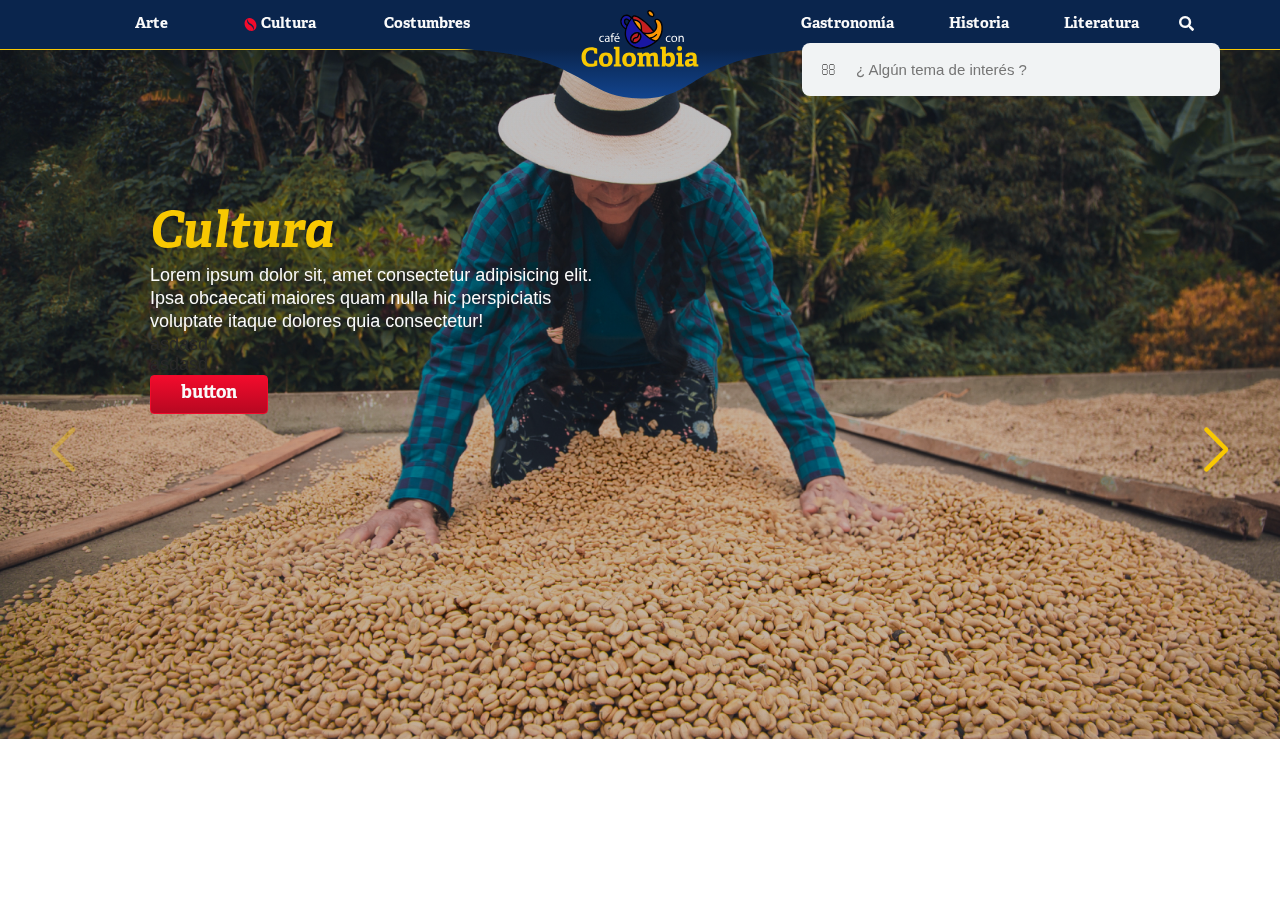
==== blog.html @ 2deb3a1e "hero section avance" ====
<!DOCTYPE html>
<html lang="en">
<head>
    <meta charset="UTF-8">
    <meta http-equiv="X-UA-Compatible" content="IE=edge">
    <meta name="viewport" content="width=device-width, initial-scale=1.0">
    <title>CAFÉ CON CONLOMBIA</title>
    <link rel="stylesheet" href="https://pro.fontawesome.com/releases/v5.2.0/css/all.css">
	<link rel="stylesheet" href="https://static.fontawesome.com/css/fontawesome-app.css">
    <link rel="stylesheet" href="https://unpkg.com/swiper/swiper-bundle.min.css" />
    <link rel="stylesheet" href="css/normalize.css">
    <link rel="stylesheet" href="css/style.css">
</head>
<body>
    
    <header>
        <div class="cont_central">
            <nav class="navbar_DV">
                <ul class="first_nav">
                    <li> <a href="">Arte</a> </li>
                    <li> <a class="active_nav" href="">Cultura</a> </li>
                    <li> <a href="">Costumbres</a> </li>
                </ul>
                <ul class="main_logo">
                    <li>
                        <h1> <a href=""> <img width="118" height="57" src="./images/diseno/logo_cafe_con_colombia.svg" alt=""> </a> </h1>
                    </li>
                </ul>
                <ul class="last_nav">
                    <li> <a href="">Gastronomía</a> </li>
                    <li> <a href="">Historia</a> </li>
                    <li> <a href="">Literatura</a> </li>
                    <li>
                        <a class="search">
                            <span class="fas fa-search"></span>
                        </a>
                        <div class="cont_search">
                            <input class="input_search_btn" type="submit" value="" id="srh_btn">
                            <label for="" class="fas fa-search"></label>
                            <input class="input_search" type="search" name="" id="" placeholder="¿ Algún tema de interés ?">
                            
                        </div>
                    </li>
                </ul>
            </nav>
            <nav class="navbar_MV">

            </nav>
        </div>
    </header>

    <main>
        <section class="header_hero">
            <!-- Swiper -->
            <div class="swiper-container Swiper_blog_hero">
                <div class="swiper-wrapper">
                <div class="swiper-slide">
                    <picture>
                        <img width="1920" height="620px" src="./images/diseno/01-blog/header_.jpg" alt="">
                    </picture>
                    <div class="contenido_header_hero">
                        <h2 class="title hero_tit" data-swiper-parallax="-400" data-swiper-parallax-duration="600">
                            Cultura
                        </h2>
                        <div class="subtitle hero_desc" data-swiper-parallax="-200" data-swiper-parallax-duration="600">
                            Lorem ipsum dolor sit, amet consectetur adipisicing elit. Ipsa obcaecati maiores quam nulla hic perspiciatis voluptate itaque dolores quia consectetur!
                        </div>
                        <div class="hero_dates">
                            <div class="date_info1">
                                asdasd
                            </div>
                            <div class="date_info2">
                                asdasd
                            </div>
                        </div>

                        <div class="hero_cta">
                            <a href="">button</a>
                        </div>
                    </div>
                </div>
                <div class="swiper-slide">
                    <picture>
                        <img width="1920" height="620px" src="./images/diseno/01-blog/header_.jpg" alt="">
                    </picture>
                    <div class="contenido_header_hero">
                        <h2 class="title hero_tit" data-swiper-parallax="-400" data-swiper-parallax-duration="600">
                            Cultura
                        </h2>
                        <div class="subtitle hero_desc" data-swiper-parallax="-200" data-swiper-parallax-duration="600">
                            Lorem ipsum dolor sit, amet consectetur adipisicing elit. Ipsa obcaecati maiores quam nulla hic perspiciatis voluptate itaque dolores quia consectetur!
                        </div>
                        <div class="hero_dates">
                            <div class="date_info1">
                                asdasd
                            </div>
                            <div class="date_info2">
                                asdasd
                            </div>
                        </div>

                        <div class="hero_cta">
                            <a href="">button</a>
                        </div>
                    </div>
                </div>
                <div class="swiper-slide">
                    <picture>
                        <img width="1920" height="620px" src="./images/diseno/01-blog/header_.jpg" alt="">
                    </picture>
                    <div class="contenido_header_hero">
                        <h2 class="title hero_tit" data-swiper-parallax="-400" data-swiper-parallax-duration="600">
                            Cultura
                        </h2>
                        <div class="subtitle hero_desc" data-swiper-parallax="-200" data-swiper-parallax-duration="600">
                            Lorem ipsum dolor sit, amet consectetur adipisicing elit. Ipsa obcaecati maiores quam nulla hic perspiciatis voluptate itaque dolores quia consectetur!
                        </div>
                        <div class="hero_dates">
                            <div class="date_info1">
                                asdasd
                            </div>
                            <div class="date_info2">
                                asdasd
                            </div>
                        </div>

                        <div class="hero_cta">
                            <a href="">button</a>
                        </div>
                    </div>
                </div>
                <div class="swiper-slide">
                    <picture>
                        <img width="1920" height="620px" src="./images/diseno/01-blog/header_.jpg" alt="">
                    </picture>
                    <div class="contenido_header_hero">
                        <h2 class="title hero_tit" data-swiper-parallax="-400" data-swiper-parallax-duration="600">
                            Cultura
                        </h2>
                        <div class="subtitle hero_desc" data-swiper-parallax="-200" data-swiper-parallax-duration="600">
                            Lorem ipsum dolor sit, amet consectetur adipisicing elit. Ipsa obcaecati maiores quam nulla hic perspiciatis voluptate itaque dolores quia consectetur!
                        </div>
                        <div class="hero_dates">
                            <div class="date_info1">
                                asdasd
                            </div>
                            <div class="date_info2">
                                asdasd
                            </div>
                        </div>

                        <div class="hero_cta">
                            <a href="">button</a>
                        </div>
                    </div>
                </div>

                </div>
                <div class="swiper-button-next"></div>
                <div class="swiper-button-prev"></div>
            </div>
            <div class="hero_cafe">
                
            </div>
        </section>
    </main> 

    

    <footer>

        <!-- FUNCIONES -->
        <script src="https://unpkg.com/swiper/swiper-bundle.min.js"></script>
        <script src="js/function.js"></script>
        <!-- ****************** -->


    </footer>
</body>
</html>
---- css/style.css ----
@font-face {
    font-family: 'Adelle Bold';
    font-style: normal;
    font-weight: normal;
    src: local('Adelle Bold'), url('/fonts/Adelle_Bold.woff') format('woff');
}
@font-face {
    font-family: 'Adelle Bold Italic';
    font-style: normal;
    font-weight: normal;
    src: local('Adelle Bold Italic'), url('/fonts/Adelle_BoldItalic.woff') format('woff');
}
:root{
    --txt-color-pri: #FAFAFA;
    --txt-color-sec: #282828;
    --txt-color-active: #F8C802;
    --color-ter: #F8C802;
    --color-active: #F00B2B;
}
*{
    font-family: Helvetica, sans-serif;
    -webkit-font-smoothing: antialiased;
    color: #282828;
}
h1, h2, h3, h4, h5{
    margin: 0;
    font-family: 'Adelle Bold Italic', sans-serif;
}
a, img, picture, span, i{
    display: inline-block;
    font-family: 'Adelle Bold', sans-serif;
}
a{
    text-decoration: none;
}

.cont_central{
    width: 100%;
    display: block;
    margin: auto;
    max-width: 1100px;
}
.swiper-container {
    width: 100%;
    height: 100%;
  }
.swiper-slide {
text-align: center;
font-size: 18px;
background: #fff;

/* Center slide text vertically */
display: -webkit-box;
display: -ms-flexbox;
display: -webkit-flex;
display: flex;
-webkit-box-pack: center;
-ms-flex-pack: center;
-webkit-justify-content: center;
justify-content: center;
-webkit-box-align: center;
-ms-flex-align: center;
-webkit-align-items: center;
align-items: center;
position: relative;
}
.swiper-slide img {
    display: block;
    width: 100%;
    height: 100%;
    object-fit: cover;
  }
  .swiper-button-next, .swiper-button-prev{
    color: var(--txt-color-active);
    font-weight: 600;
}
.swiper-button-next, .swiper-container-rtl .swiper-button-prev{
    right: 50px;
}
.swiper-button-prev, .swiper-container-rtl .swiper-button-next{
    left: 50px;
}

/* ESTILOS HEADER */

header{
    background: #0A254D;
    border-bottom: 1px solid #F8C802;
    height: 50px;
    position: fixed;
    width: 100%;
    z-index: 100;
    padding: 0 20px;
    box-sizing: border-box;
}
header::before{
    content: '';
    left: 0;
    right: 0;
    margin: auto;
    top: 49px;
    background: url('../images/diseno/curve_header.svg')no-repeat center;
    background-size: contain;
    width: 380px;
    height: 50px;
    position: fixed;
    z-index: 1;
}
header nav.navbar_DV{
    display: grid;
    grid-template-columns: 400px 1fr 400px;
    grid-template-rows: 50px;
    justify-content: stretch;
    width: 100%;
    font-size: 15px;
    position: relative;
    z-index: 1;
}
header nav ul{
    justify-content: center;
    gap: 15px;
    align-items: center;
    list-style: none;
    margin: 0;
}
header nav ul li{
    text-align: center;
}
header nav ul li a{
    color:var(--txt-color-pri);
    text-align: center;
    /* width: 100%; */
    padding: 10px 20px;
    box-sizing: border-box; 
    position: relative;
}
header nav ul.first_nav{
    display: grid;
    grid-template-columns: 1fr 1fr 1fr;
    grid-template-rows: 50px;
    padding: 0;
}
header nav ul.main_logo{
    display: inline-block;
    padding: 0;
    width: auto;
}
header nav ul.main_logo h1 a{
    width: auto;
} 
header nav ul.last_nav{
    display: grid;
    grid-template-columns: 1fr 1fr 1fr 25px;
    grid-template-rows: 50px;
    padding: 0;
}
header nav ul li a.search{
    cursor: pointer;
    padding: 0;
    position: relative;
}
.search + .cont_search{
    position: absolute;
    bottom: -46px;
    width: 400px;
    display: flex;
    right: -30px;
    background: #f1f3f4;
    border-radius: 8px;
    padding: 8px;
    border: 1px solid transparent;
    transition: background 100ms ease-in,width 100ms ease-out;
}
.search + .cont_search input{
    padding: 6px 10px;
    outline: 0;
    border: 0;
    width: 100%;
}
.search + .cont_search:focus-within{
    box-shadow: 0 1px 1px 0 rgb(65 69 73 / 30%), 0 1px 3px 1px rgb(65 69 73 / 15%);
    background: #FFF;
    transition: background 100ms ease-in,width 100ms ease-out;
}

.search + .cont_search .input_search{
    background: none;
}

.search + .cont_search .input_search_btn{
    cursor: pointer;
    width: auto;
    background: none;
    display: none;
}
.search + .cont_search label{
    padding: 10px;
    display: inline-block;
    border-radius: 100px;
    cursor: pointer;
    color: #666666;
    font-weight: 400;
}
.search + .cont_search label:hover{
    background: #DADADA;
}
header nav ul li a.search span{
    color: var(--txt-color-pri);
}

.active_nav{
    position: relative;
}
.first_nav a.active_nav::before, .last_nav a.active_nav::before{
    content: '';
    position: absolute;
    background: url('../images/diseno/active_nav.svg')no-repeat center;
    background-size: contain;
    height: 16px;
    width: 16px;
    left: 2px;
    top: 0;
    bottom: 0;
    margin: auto;
}


/* HEARO SECTION */

section.header_hero{

}

.Swiper_blog_hero{
    height: 620px;
}
.Swiper_blog_hero .swiper-slide{
    display: grid;
    grid-template-columns: 1fr 1fr;
    gap: 20px;
    padding: 100px;
    box-sizing: border-box;
    justify-content: center;
}
.Swiper_blog_hero .swiper-slide picture{
    position: absolute;
    z-index: 1;
}
.Swiper_blog_hero .swiper-slide picture::before{
    content: '';
    margin: auto;
    inset: 0;
    height: 100%;
    width: 100%;
    position: absolute;
    background: linear-gradient(0deg, rgba(167, 167, 167, 0.68), rgba(167, 167, 167, 0.68))no-repeat;
    mix-blend-mode: multiply;
}
.contenido_header_hero{
    position: relative;
    text-align: left;
    padding-left: 50px;
    box-sizing: border-box;
    z-index: 2;
}
.contenido_header_hero .hero_tit{
    font-size: 50px;
    color: var(--txt-color-active);
}
.contenido_header_hero .hero_desc{
    color: var(--txt-color-pri);
    font-weight: 500;
    line-height: 1.3;
    max-width: 450px;
}
.contenido_header_hero .hero_cta a{
    padding: 8px 30px;
    color: var(--txt-color-pri);
    background: linear-gradient(180deg, #F30B2C 0%, #B70821 100%);
    border: 1px solid #F00B2B;
    box-sizing: border-box;
    border-radius: 4px;
}
.contenido_header_hero .hero_cta a:hover{
    
}
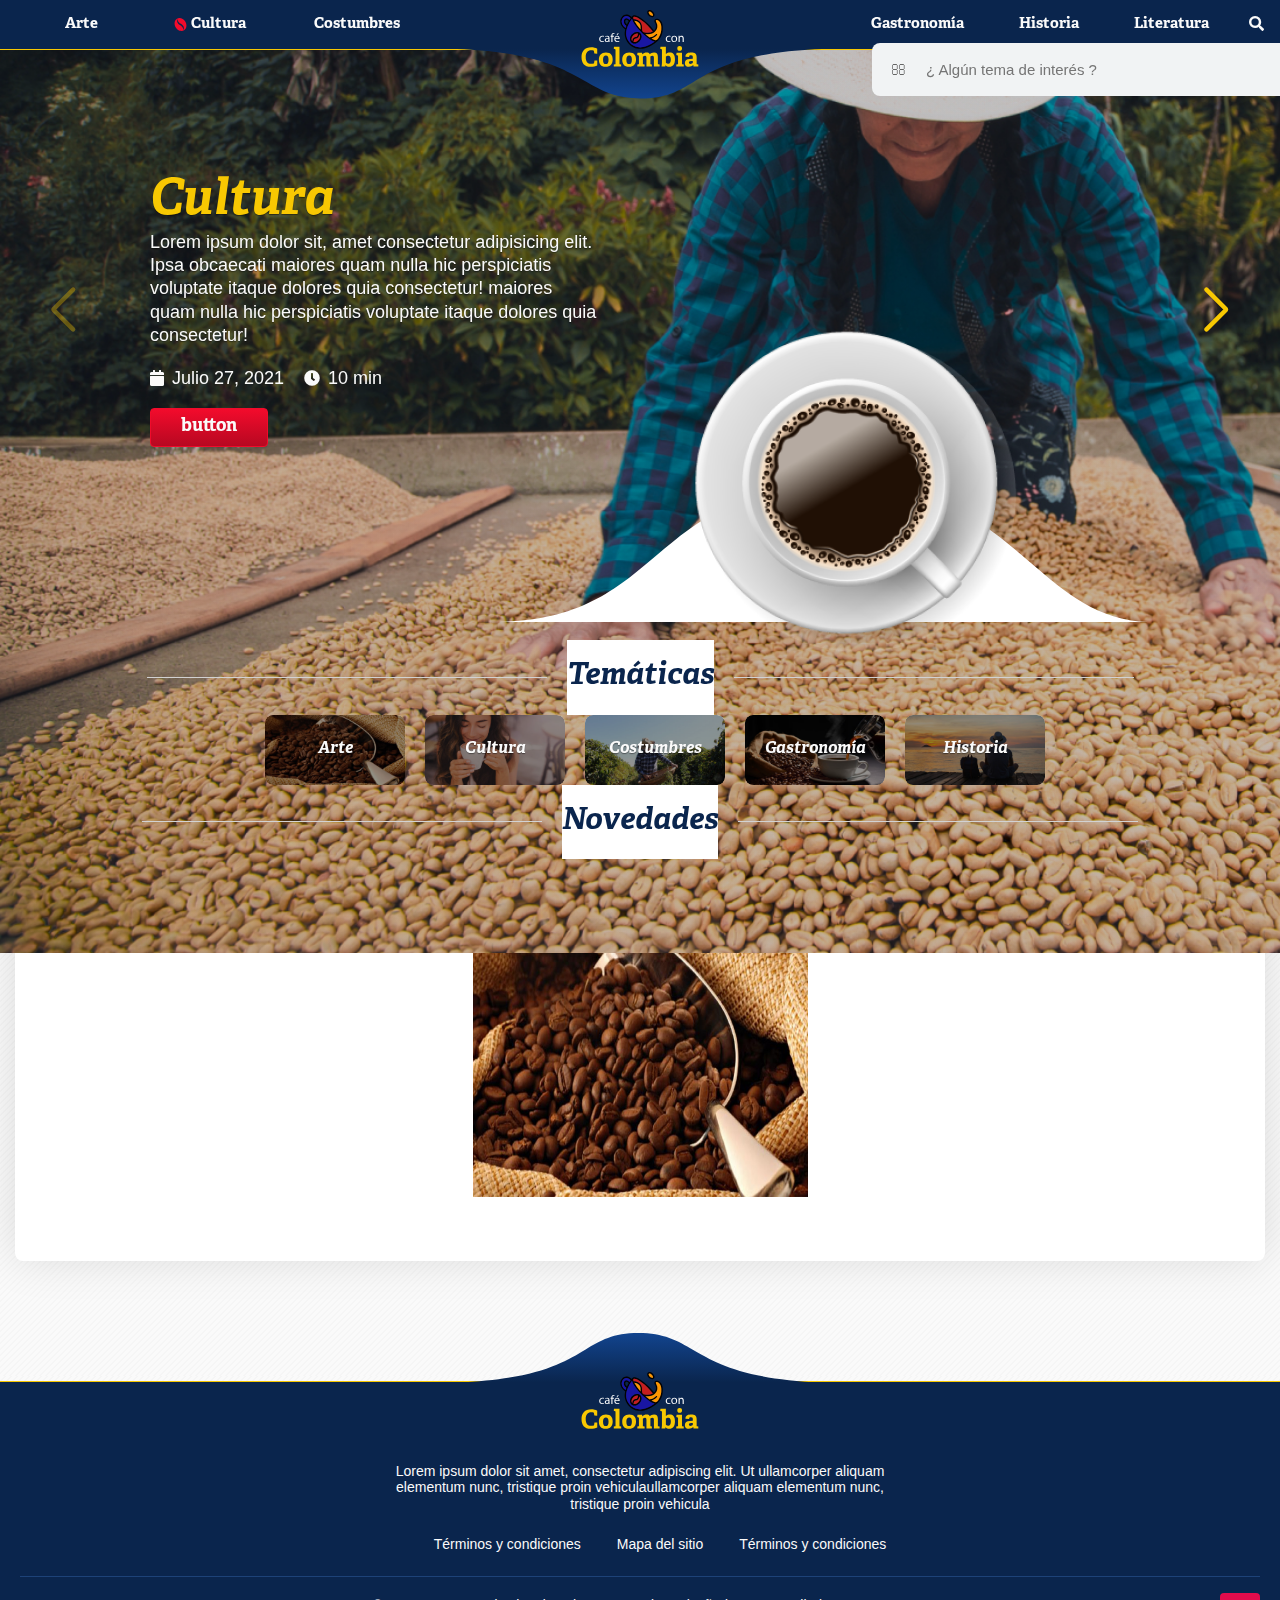
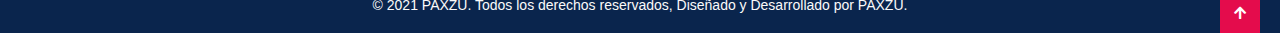
==== commit 19f5fee6: "avance Blog" ====
--- a/blog.html
+++ b/blog.html
@@ -50,7 +50,7 @@
     </header>
 
     <main>
-        <section class="header_hero">
+        <section class="header_hero" id="scrollTop">
             <!-- Swiper -->
             <div class="swiper-container Swiper_blog_hero">
                 <div class="swiper-wrapper">
@@ -59,98 +59,98 @@
                         <img width="1920" height="620px" src="./images/diseno/01-blog/header_.jpg" alt="">
                     </picture>
                     <div class="contenido_header_hero">
+                        <h2 class="title hero_tit" data-swiper-parallax="-400" data-swiper-parallax-duration="600" data-swiper-parallax-opacity="0">
+                            Cultura
+                        </h2>
+                        <div class="subtitle hero_desc" data-swiper-parallax="-300" data-swiper-parallax-duration="600" data-swiper-parallax-opacity="0">
+                            Lorem ipsum dolor sit, amet consectetur adipisicing elit. Ipsa obcaecati maiores quam nulla hic perspiciatis voluptate itaque dolores quia consectetur! maiores quam nulla hic perspiciatis voluptate itaque dolores quia consectetur!
+                        </div>
+                        <div class="hero_dates" data-swiper-parallax-opacity="0" data-swiper-parallax="-200" data-swiper-parallax-duration="600">
+                            <div class="date_info1">
+                                <span class="fas fa-calendar"></span>Julio 27, 2021
+                            </div>
+                            <div class="date_info2">
+                                <span class="fas fa-clock"></span>10 min
+                            </div>
+                        </div>
+
+                        <div class="hero_cta" data-swiper-parallax="-100" data-swiper-parallax-duration="600" data-swiper-parallax-opacity="0">
+                            <a class="red_btn" href="">button</a>
+                        </div>
+                    </div>
+                </div>
+                <div class="swiper-slide">
+                    <picture>
+                        <img width="1920" height="620px" src="./images/diseno/01-blog/header3.jpg" alt="">
+                    </picture>
+                    <div class="contenido_header_hero">
+                        <h2 class="hero_tit" data-swiper-parallax="-400" data-swiper-parallax-duration="600">
+                            Costumbres
+                        </h2>
+                        <div class="hero_desc" data-swiper-parallax="-200" data-swiper-parallax-duration="600">
+                            Lorem ipsum dolor sit, amet consectetur adipisicing elit. Ipsa obcaecati maiores quam nulla.
+                        </div>
+                        <div class="hero_dates" data-swiper-parallax-opacity="0" data-swiper-parallax="-200" data-swiper-parallax-duration="600">
+                            <div class="date_info1">
+                                <span class="fas fa-calendar"></span>Enero 14, 2021
+                            </div>
+                            <div class="date_info2">
+                                <span class="fas fa-clock"></span>15 min
+                            </div>
+                        </div>
+
+                        <div class="hero_cta" data-swiper-parallax="-100" data-swiper-parallax-duration="600" data-swiper-parallax-opacity="0">
+                            <a class="red_btn" href="">button</a>
+                        </div>
+                    </div>
+                </div>
+                <div class="swiper-slide">
+                    <picture>
+                        <img width="1920" height="620px" src="./images/diseno/01-blog/header2.jpg" alt="">
+                    </picture>
+                    <div class="contenido_header_hero">
                         <h2 class="title hero_tit" data-swiper-parallax="-400" data-swiper-parallax-duration="600">
-                            Cultura
+                            Gastronomía
+                        </h2>
+                        <div class="subtitle hero_desc" data-swiper-parallax="-200" data-swiper-parallax-duration="600">
+                            Lorem ipsum dolor sit, amet consectetur adipisicing elit. Ipsa obcaecati maiores quam nulla hic perspiciatis voluptate itaque !
+                        </div>
+                        <div class="hero_dates" data-swiper-parallax-opacity="0" data-swiper-parallax="-200" data-swiper-parallax-duration="600">
+                            <div class="date_info1">
+                                <span class="fas fa-calendar"></span>Abril 23, 2020
+                            </div>
+                            <div class="date_info2">
+                                <span class="fas fa-clock"></span>21 min
+                            </div>
+                        </div>
+
+                        <div class="hero_cta" data-swiper-parallax="-100" data-swiper-parallax-duration="600" data-swiper-parallax-opacity="0">
+                            <a class="red_btn" href="">button</a>
+                        </div>
+                    </div>
+                </div>
+                <div class="swiper-slide">
+                    <picture>
+                        <img width="1920" height="620px" src="./images/diseno/01-blog/header_.jpg" alt="">
+                    </picture>
+                    <div class="contenido_header_hero">
+                        <h2 class="title hero_tit" data-swiper-parallax="-400" data-swiper-parallax-duration="600">
+                            Historia
                         </h2>
                         <div class="subtitle hero_desc" data-swiper-parallax="-200" data-swiper-parallax-duration="600">
                             Lorem ipsum dolor sit, amet consectetur adipisicing elit. Ipsa obcaecati maiores quam nulla hic perspiciatis voluptate itaque dolores quia consectetur!
                         </div>
-                        <div class="hero_dates">
-                            <div class="date_info1">
-                                asdasd
-                            </div>
-                            <div class="date_info2">
-                                asdasd
-                            </div>
-                        </div>
-
-                        <div class="hero_cta">
-                            <a href="">button</a>
-                        </div>
-                    </div>
-                </div>
-                <div class="swiper-slide">
-                    <picture>
-                        <img width="1920" height="620px" src="./images/diseno/01-blog/header_.jpg" alt="">
-                    </picture>
-                    <div class="contenido_header_hero">
-                        <h2 class="title hero_tit" data-swiper-parallax="-400" data-swiper-parallax-duration="600">
-                            Cultura
-                        </h2>
-                        <div class="subtitle hero_desc" data-swiper-parallax="-200" data-swiper-parallax-duration="600">
-                            Lorem ipsum dolor sit, amet consectetur adipisicing elit. Ipsa obcaecati maiores quam nulla hic perspiciatis voluptate itaque dolores quia consectetur!
-                        </div>
-                        <div class="hero_dates">
-                            <div class="date_info1">
-                                asdasd
-                            </div>
-                            <div class="date_info2">
-                                asdasd
-                            </div>
-                        </div>
-
-                        <div class="hero_cta">
-                            <a href="">button</a>
-                        </div>
-                    </div>
-                </div>
-                <div class="swiper-slide">
-                    <picture>
-                        <img width="1920" height="620px" src="./images/diseno/01-blog/header_.jpg" alt="">
-                    </picture>
-                    <div class="contenido_header_hero">
-                        <h2 class="title hero_tit" data-swiper-parallax="-400" data-swiper-parallax-duration="600">
-                            Cultura
-                        </h2>
-                        <div class="subtitle hero_desc" data-swiper-parallax="-200" data-swiper-parallax-duration="600">
-                            Lorem ipsum dolor sit, amet consectetur adipisicing elit. Ipsa obcaecati maiores quam nulla hic perspiciatis voluptate itaque dolores quia consectetur!
-                        </div>
-                        <div class="hero_dates">
-                            <div class="date_info1">
-                                asdasd
-                            </div>
-                            <div class="date_info2">
-                                asdasd
-                            </div>
-                        </div>
-
-                        <div class="hero_cta">
-                            <a href="">button</a>
-                        </div>
-                    </div>
-                </div>
-                <div class="swiper-slide">
-                    <picture>
-                        <img width="1920" height="620px" src="./images/diseno/01-blog/header_.jpg" alt="">
-                    </picture>
-                    <div class="contenido_header_hero">
-                        <h2 class="title hero_tit" data-swiper-parallax="-400" data-swiper-parallax-duration="600">
-                            Cultura
-                        </h2>
-                        <div class="subtitle hero_desc" data-swiper-parallax="-200" data-swiper-parallax-duration="600">
-                            Lorem ipsum dolor sit, amet consectetur adipisicing elit. Ipsa obcaecati maiores quam nulla hic perspiciatis voluptate itaque dolores quia consectetur!
-                        </div>
-                        <div class="hero_dates">
-                            <div class="date_info1">
-                                asdasd
-                            </div>
-                            <div class="date_info2">
-                                asdasd
-                            </div>
-                        </div>
-
-                        <div class="hero_cta">
-                            <a href="">button</a>
+                        <div class="hero_dates" data-swiper-parallax-opacity="0" data-swiper-parallax="-200" data-swiper-parallax-duration="600">
+                            <div class="date_info1">
+                                <span class="fas fa-calendar"></span>Julio 27, 2021
+                            </div>
+                            <div class="date_info2">
+                                <span class="fas fa-clock"></span>10 min
+                            </div>
+                        </div>
+
+                        <div class="hero_cta" data-swiper-parallax="-100" data-swiper-parallax-duration="600" data-swiper-parallax-opacity="0">
+                            <a class="red_btn" href="">button</a>
                         </div>
                     </div>
                 </div>
@@ -160,9 +160,66 @@
                 <div class="swiper-button-prev"></div>
             </div>
             <div class="hero_cafe">
-                
+                <picture>
+                    <img width="360" height="390" src="./images/diseno/01-blog/taza_cafe.png" alt="">
+                </picture>
             </div>
         </section>
+        <div class="cont_central">
+            <section class="section_blog">
+                    <div class="cont_gen_blog">
+                        <div class="cont_tematica">
+                            <h3 class="titulos_section">Temáticas</h3>
+                            <div class="categorias_blog">
+                                <a class="cat_blog arte">
+                                    <h4>Arte</h4>
+                                    <img width="140" height="70" src="./images/diseno/01-blog/ent_1.jpg" alt="">
+                                </a>
+                                <a class="cat_blog cultura">
+                                    <h4>Cultura</h4>
+                                    <img width="140" height="70" src="./images/diseno/01-blog/ent_2.jpg" alt="">
+                                </a>
+                                <a class="cat_blog costumbres">
+                                    <h4>Costumbres</h4>
+                                    <img width="140" height="70" src="./images/diseno/01-blog/ent_3.jpg" alt="">
+                                </a>
+                                <a class="cat_blog gastronomia">
+                                    <h4>Gastronomía</h4>
+                                    <img width="140" height="70" src="./images/diseno/01-blog/ent_4.jpg" alt="">
+                                </a>
+                                <a class="cat_blog historia">
+                                    <h4>Historia</h4>
+                                    <img width="140" height="70" src="./images/diseno/01-blog/ent_5.jpg" alt="">
+                                </a>
+                            </div>
+                        </div>
+
+                        <div class="cont_gen_novedades">
+                            <h3 class="titulos_section">Novedades</h3>
+                            <div class="entradas_novedades">
+                                <article>
+                                    <div class="categoria_entrada color_cat">Cultura</div>
+                                    <h4 class="tit_entrada">Los productos más exportados de colombia</h4>
+                                    <div class="cont_info_entrada">
+                                        <div class="txt_entrada">
+
+                                        </div>
+                                        <div class="dates_entrada">
+                                            <div class="date_info1">
+                                                <span class="fas fa-calendar"></span>Julio 27, 2021
+                                            </div>
+                                            <div class="date_info2">
+                                                <span class="fas fa-clock"></span>10 min
+                                            </div>
+                                        </div>
+                                    </div>
+                                    <img width="335" height="264" src="./images/diseno/01-blog/ent_1.jpg" alt="">
+                                </article>
+                            </div>
+                        </div>
+                    </div>
+                </section>
+            </div>
     </main> 
 
     
@@ -174,6 +231,30 @@
         <script src="js/function.js"></script>
         <!-- ****************** -->
 
+        <div class="cont_central">
+            <div class="cont_gen_footer">
+                <picture>
+                    <img width="118" height="57" src="./images/diseno/logo_cafe_con_colombia.svg" alt="">
+                </picture>
+                <div class="footer_desc">
+                    Lorem ipsum dolor sit amet, consectetur adipiscing elit. Ut ullamcorper aliquam elementum nunc, tristique proin vehiculaullamcorper aliquam elementum nunc, tristique proin vehicula
+                </div>
+                <nav class="footer_nav">
+                    <ul>
+                        <li> <a href="">Términos y condiciones</a> </li>
+                        <li> <a href="">Mapa del sitio</a> </li>
+                        <li> <a href="">Términos y condiciones</a> </li>
+                    </ul>
+                </nav>
+            </div>
+            <div class="cont_legal">
+                © 2021 PAXZU. Todos los derechos reservados, Diseñado y Desarrollado por PAXZU.
+                <a href="#scrollTop" class="scrolltop">
+                    <span class="fas fa-arrow-up"></span>
+                </a>
+            </div>
+        </div>
+
 
     </footer>
 </body>
--- a/css/style.css
+++ b/css/style.css
@@ -10,35 +10,87 @@
     font-weight: normal;
     src: local('Adelle Bold Italic'), url('/fonts/Adelle_BoldItalic.woff') format('woff');
 }
+@font-face {
+    font-family: 'Adelle Medium';
+    font-style: normal;
+    font-weight: normal;
+    src: local('Adelle Bold'), url('/fonts/A') format('woff');
+}
 :root{
     --txt-color-pri: #FAFAFA;
-    --txt-color-sec: #282828;
+    --txt-color-sec: #0A254D;
+    --txt-color-parrafo: #282828;
     --txt-color-active: #F8C802;
-    --color-ter: #F8C802;
+    --color-ter: #2c2b24;
     --color-active: #F00B2B;
+    --font_serif_bold: 'Adelle Bold', sans-serif;
+    --font_serif_medium: 'Adelle Medium', sans-serif;
+    --font_serif_bold_italic: 'Adelle Bold Italic', sans-serif;
+    --txt_shadow: 0px 1px 1px rgba(0, 0, 0, 0.4);
 }
 *{
     font-family: Helvetica, sans-serif;
     -webkit-font-smoothing: antialiased;
     color: #282828;
+    scroll-behavior: smooth;
 }
 h1, h2, h3, h4, h5{
     margin: 0;
     font-family: 'Adelle Bold Italic', sans-serif;
 }
-a, img, picture, span, i{
+a{
+    display: inline-block;
+    font-family: var(--font_serif_bold);
+    cursor: pointer;
+    text-decoration: none;
+}
+/* img{
+    display: block;
+    width: 100%;
+    height: 100%;
+} */
+picture{
+    display: inline-block;
+}
+ span, i{
     display: inline-block;
     font-family: 'Adelle Bold', sans-serif;
 }
-a{
-    text-decoration: none;
-}
-
+.red_btn{
+    padding: 8px 30px;
+    color: var(--txt-color-pri);
+    background: linear-gradient(180deg, #F30B2C 0%, #B70821 100%);
+    border: 1px solid #F00B2B;
+    box-sizing: border-box;
+    border-radius: 4px;
+    transition: 300ms ease all;
+    position: relative;
+}
+.red_btn::before{
+    opacity: 0;
+    content: '';
+    position: absolute;
+    background: url(../images/diseno/hover_button.svg) center center / contain no-repeat;
+    color:var(--txt-color-pri);
+    height: 16px;
+    width: 16px;
+    right: 7px;
+    top: 0px;
+    bottom: 0px;
+    margin: auto;
+    transition: 300ms ease-in-out;
+}
+.red_btn:hover{
+    padding: 8px 40px 8px 30px
+}
+.red_btn:hover::before{
+    opacity: 1;
+}
 .cont_central{
     width: 100%;
     display: block;
     margin: auto;
-    max-width: 1100px;
+    max-width: 1250px;
 }
 .swiper-container {
     width: 100%;
@@ -66,7 +118,7 @@
 }
 .swiper-slide img {
     display: block;
-    width: 100%;
+    /* width: 100%; */
     height: 100%;
     object-fit: cover;
   }
@@ -147,7 +199,7 @@
 }
 header nav ul.main_logo h1 a{
     width: auto;
-} 
+}
 header nav ul.last_nav{
     display: grid;
     grid-template-columns: 1fr 1fr 1fr 25px;
@@ -228,7 +280,7 @@
 /* HEARO SECTION */
 
 section.header_hero{
-
+    position: relative;
 }
 
 .Swiper_blog_hero{
@@ -266,21 +318,340 @@
 .contenido_header_hero .hero_tit{
     font-size: 50px;
     color: var(--txt-color-active);
+    text-shadow: var(--txt_shadow);
 }
 .contenido_header_hero .hero_desc{
     color: var(--txt-color-pri);
+    text-shadow: var(--txt_shadow);
     font-weight: 500;
     line-height: 1.3;
     max-width: 450px;
 }
-.contenido_header_hero .hero_cta a{
-    padding: 8px 30px;
-    color: var(--txt-color-pri);
-    background: linear-gradient(180deg, #F30B2C 0%, #B70821 100%);
-    border: 1px solid #F00B2B;
-    box-sizing: border-box;
-    border-radius: 4px;
-}
-.contenido_header_hero .hero_cta a:hover{
+.contenido_header_hero .hero_dates{
+    display: flex;
+    align-items: center;
+    padding: 20px 0;
+    box-sizing: border-box;
+}
+.hero_dates .date_info1, .hero_dates .date_info2{
+    color: var(--txt-color-pri);
+    font-family: var(--font_serif_medium);
+}
+.hero_dates .date_info2{
+    margin-left: 20px;
+}
+.contenido_header_hero .hero_dates span{
+    color: var(--txt-color-pri);
+    margin-right: 8px;
+    font-size: 16px;
+}
+.hero_cafe{
+    position: absolute;
+    bottom: -1px;
+    right: 15%;
+    z-index: 2;
+    width: 650px;
+}
+.hero_cafe::before{
+    content: '';
+    background: url('../images/diseno/01-blog/taza_curva.svg')no-repeat center;
+    width: 650px;
+    height: 140px;
+    z-index: 3;
+    bottom: -2px;
+    left: -60px;
+    right: 0;
+    margin: auto;
+    position: absolute;
+}
+.hero_cafe picture{
+    position: relative;
+    display: inline-block;
+    margin-bottom: -60px;
+    width: 100%;
+    z-index: 3;
+}
+.hero_cafe picture img{
+    width: auto;
+    object-fit: contain;
+    display: block;
+    margin: auto;
+    -webkit-user-drag: none;
+    user-select: none;
+    -webkit-user-select: none;
+    -moz-user-select: none;
+    -o-user-select: none;
+    -ms-user-select: none;
+}
+
+/* MAIN */
+
+main{
+    background: #FAFAFA url('../images/diseno/line_bg.png');
+    padding-bottom: 60px;
+}
+section.section_blog{
+    background: #FFF;
+    width: 100%;
+    padding: 20px 20px 60px;
+    box-sizing: border-box;
+    box-shadow: 0px -3px 45px rgba(0, 0, 0, 0.13);
+    border-radius: 0 0 8px 8px;
+    margin-bottom: 60px;
+}
+.cont_gen_blog{
+    display: flex;
+    flex-direction: column;
+    justify-content: center;
+    align-items: center;
+}
+.cont_gen_blog .cont_tematica{
+    width: 100%;
+    display: flex;
+    flex-direction: column;
+    justify-content: center;
+    align-items: center;
+}
+
+.titulos_section{
+    padding: 20px 0;
+    box-sizing: border-box;
+    text-align: center;
+    font-size: 30px;
+    color: var(--txt-color-sec);
+    position: relative;
+    background: #FFF;
+    z-index: 2;
+    width: fit-content;
+    margin: auto;
+}
+.titulos_section::before, .titulos_section::after{
+    content: '';
+    position: absolute;
+    width: 400px;
+    height: 1px;
+    background: #D2D2D2;
+
+    top: 0;
+    bottom: 0;
+    margin: auto;
+    z-index: 1;
+}
+.titulos_section::before{
+    left: -420px;
+}
+.titulos_section::after{
+    right: -420px;
+}
+.categorias_blog{
+    width: 100%;
+    max-width: 750px;
+    display: grid;
+    grid-template-columns: 1fr 1fr 1fr 1fr 1fr;
+    gap: 20px;
+    padding: 20px 0a;
+}
+.categorias_blog .cat_blog{
+    text-align: center;
+    position: relative;
+    width: 140px;
+    text-shadow: var(--txt_shadow);
+    height: 70px;
+    display: flex;
+    justify-content: center;
+    align-items: center;
+    border-radius: 8px;
+    overflow: hidden;
+    /* transition: 300ms ease all; */
+}
+.categorias_blog .cat_blog::before{
+    content: '';
+    position: absolute;
+    background: #939393;
+    mix-blend-mode: multiply;
+    width: 140px;
+    height: 70px;
+    inset: 0;
+    margin: auto;
+    z-index: 2;
+    border-radius: 8px;
+    /* transition: 300ms ease all; */
+}
+.categorias_blog .cat_blog img{
+    position: absolute;
+    border-radius: 8px;
+    inset: 0;
+    margin: auto;
+    z-index: 1;
+}
+.categorias_blog .cat_blog h4{
+    z-index: 3;
+    color: var(--txt-color-pri);
+}
+
+/* COLORES DE CATEGORÍAS */
+
+.categorias_blog .cat_blog.arte:hover::before{
+    mix-blend-mode: normal;
+    opacity: .8;
+    background: #F8C802;
+    transition: 300ms ease all;
+}
+.categorias_blog .cat_blog.cultura:hover::before{
+    background: #0043a7;
+    mix-blend-mode: normal;
+    opacity: .8;
+    transition: 300ms ease all;
+}
+.categorias_blog .cat_blog.costumbres:hover::before{
+    background: #00BD57;
+    mix-blend-mode: normal;
+    opacity: .8;
+}
+.categorias_blog .cat_blog.gastronomia:hover::before{
+    background: #F802B3;
+    mix-blend-mode: normal;
+    opacity: .8;
+    transition: 300ms ease all;
+}
+.categorias_blog .cat_blog.historia:hover::before{
+    background: #F30B2C;
+    mix-blend-mode: normal;
+    opacity: .8;
+    transition: 300ms ease all;
+}
+
+
+
+
+
+
+
+
+
+/* FOOTER */
+
+footer{
+    width: 100%;
+    background: #0A254D;
+    border-top: 1px solid #F8C802;
+    position: relative;
+    padding: 20px 20px 0px;
+    box-sizing: border-box;
+}
+footer::before{
+    content: '';
+    position: absolute;
+    background: url('../images/diseno/curve_footer.svg')no-repeat center;
+    background-size: contain;
+    top: -49px;
+    left: 0;
+    right: 0;
+    margin: auto;
+    width: 380px;
+    height: 50px;
+    z-index: 1;
+}
+.cont_gen_footer{
+    display: flex;
+    flex-direction: column;
+    align-items: center;
+    justify-content: center;
+}
+.cont_gen_footer picture{
+    margin-top: -30px;
+    position: relative;
+    z-index: 2;
+    margin-bottom: 30px;
+}
+.cont_gen_footer .footer_desc{
+    width: 100%;
+    font-size: 14px;
+    max-width: 500px;
+    color: var(--txt-color-pri);
+    text-align: center;
+}
+.cont_gen_footer .footer_nav{
+    width: 100%;
+}
+.cont_gen_footer .footer_nav ul{
+    display: flex;
+    align-items: center;
+    justify-content: center;
+    list-style: none;
+}
+.cont_gen_footer .footer_nav ul li{
+    margin: 0 10px;
+}
+.cont_gen_footer .footer_nav ul li a{
+    color: var(--txt-color-pri);
+    font-family: var(--font_serif_medium);
+    font-size: 14px;
+    padding: 8px;
+    box-sizing: border-box;
+}
+.cont_gen_footer .footer_nav ul li a:hover{
+    color: var(--txt-color-active);
+    text-decoration: underline;
+}
+.cont_legal{
+    padding: 20px 0;
+    border-top: 1px solid #1D4278;
+    color: var(--txt-color-pri);
+    font-size: 14px;
+    font-weight: 400;
+    text-align: center;
+    position: relative;
+}
+.cont_legal .scrolltop{
+    position: absolute;
+    right: 0;
+    height: 40px;
+    bottom: 0;
+    width: 40px;
+    background: #E40C4C;
+    border-radius: 4px 4px 0 0;
+    display: flex;
+    justify-content: center;
+    align-items: center;
+}
+.cont_legal .scrolltop span{
+    color: #FFF;
+}
+
+
+
+
+
+
+
+
+
+
+
+
+
+
+@media screen and (max-width:1600px){
+    .hero_cafe{
+        right: 8%;
+    }
+}
+@media screen and (max-width:1200px){
+    .hero_cafe{
+        right: 0%;
+    }
+}
+@media screen and (max-width:1050px){
+   
+
+}
+@media screen and (max-width:768px){
+    
+}
+@media screen and (max-width:480px){
+    
+}
+@media screen and (max-width:360px){
     
 }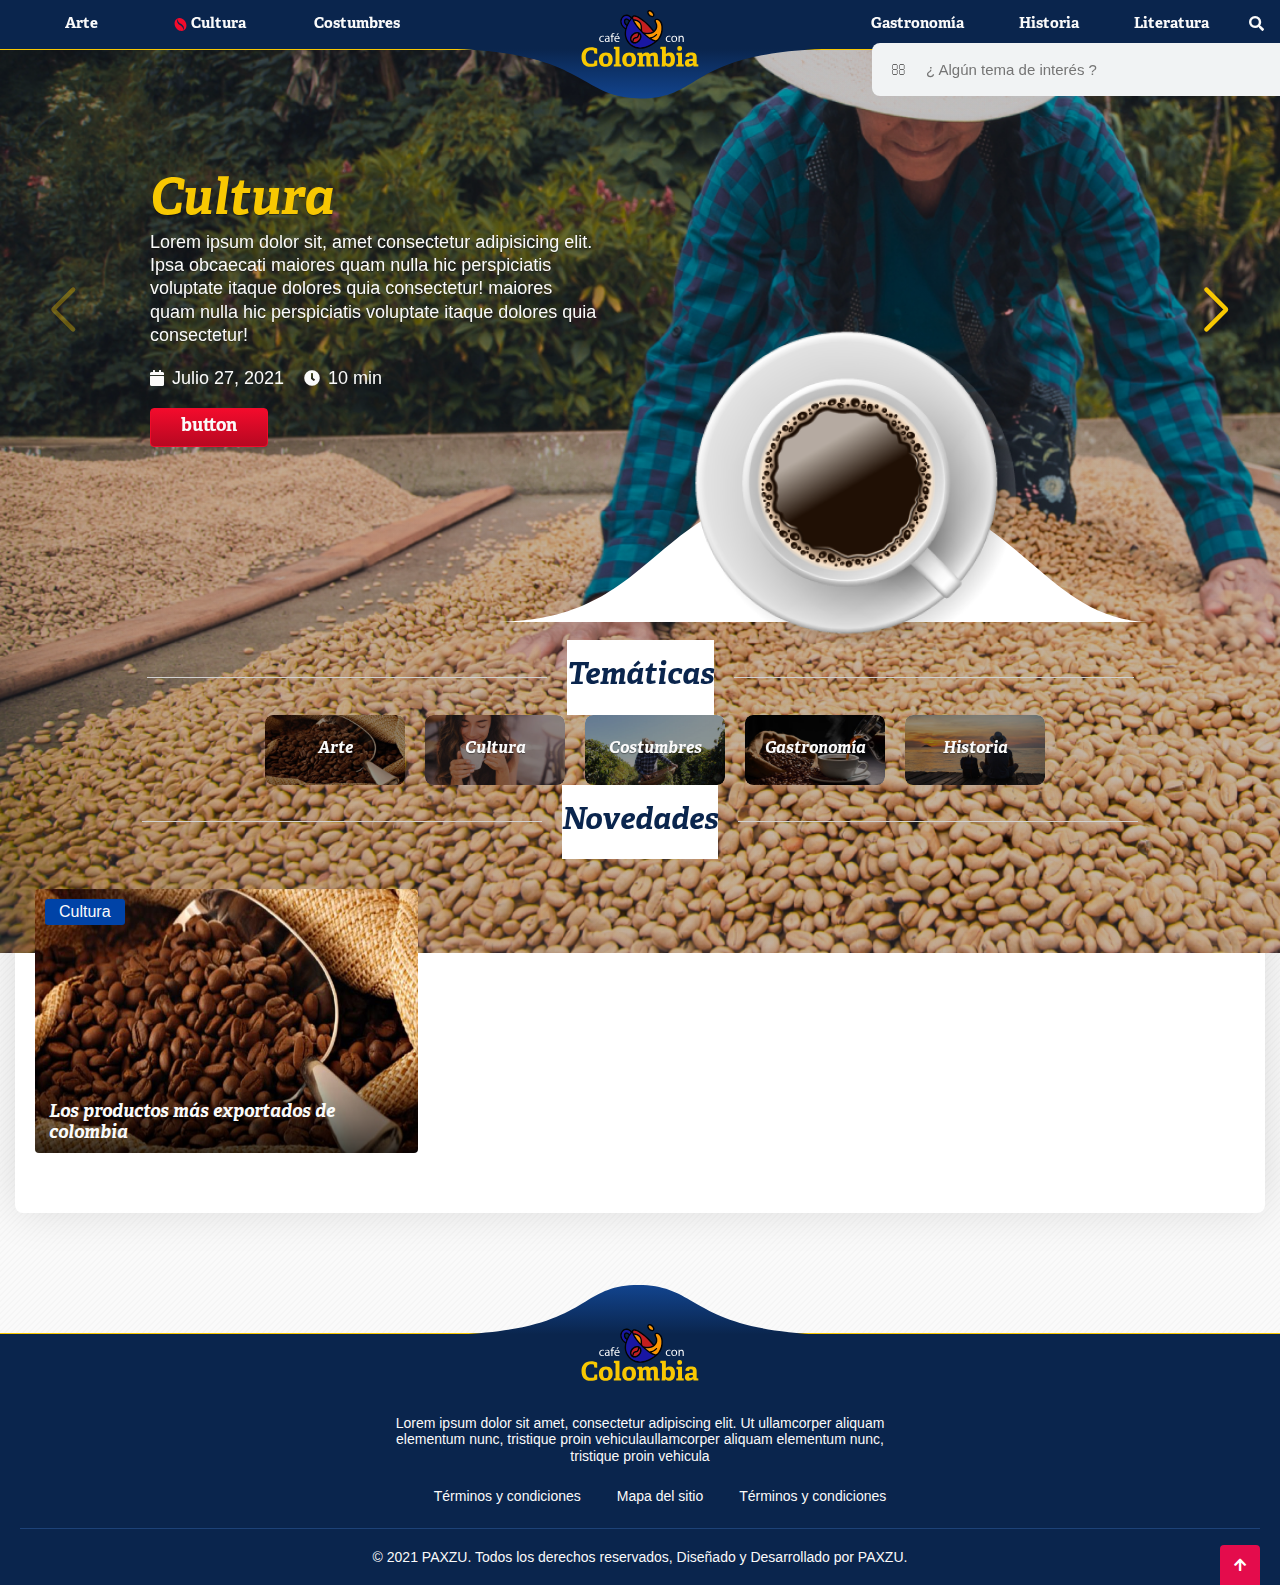
==== commit 0b5bca95: "entrada estilos blog" ====
--- a/blog.html
+++ b/blog.html
@@ -197,12 +197,12 @@
                         <div class="cont_gen_novedades">
                             <h3 class="titulos_section">Novedades</h3>
                             <div class="entradas_novedades">
-                                <article>
-                                    <div class="categoria_entrada color_cat">Cultura</div>
-                                    <h4 class="tit_entrada">Los productos más exportados de colombia</h4>
+                                <a href="" class="entrada_nota">
+                                    <div class="categoria_entrada color_cultura">Cultura</div>
+                                    <h4 class="tit_entrada">Los productos más exportados de colombia </h4>
                                     <div class="cont_info_entrada">
                                         <div class="txt_entrada">
-
+                                            Lorem ipsum dolor sit amet, consectetur adipiscing elit. Ut ullamcorper aliquam elementum nunc, tristique proin vehicula nullaullamcorper aliquam elementum nunc, tristique proin vehicula nulla
                                         </div>
                                         <div class="dates_entrada">
                                             <div class="date_info1">
@@ -213,8 +213,10 @@
                                             </div>
                                         </div>
                                     </div>
-                                    <img width="335" height="264" src="./images/diseno/01-blog/ent_1.jpg" alt="">
-                                </article>
+                                    <picture>
+                                        <img class="bg_img_nota" width="335" height="264" src="./images/diseno/01-blog/ent_1.jpg" alt="">
+                                    </picture>
+                                </a>
                             </div>
                         </div>
                     </div>
--- a/css/style.css
+++ b/css/style.css
@@ -27,6 +27,15 @@
     --font_serif_medium: 'Adelle Medium', sans-serif;
     --font_serif_bold_italic: 'Adelle Bold Italic', sans-serif;
     --txt_shadow: 0px 1px 1px rgba(0, 0, 0, 0.4);
+
+    /* CATEGORIAS */
+
+    --cat-cultura: #0043a7;
+    --cat-gastronimia: #f86402;
+    --cat-arte: #F8C802;
+    --cat-costumbres: #00BD57;
+    --cat-historia: #F30B2C;
+    --cat-literatura: #aa02f8;
 }
 *{
     font-family: Helvetica, sans-serif;
@@ -462,7 +471,7 @@
     align-items: center;
     border-radius: 8px;
     overflow: hidden;
-    /* transition: 300ms ease all; */
+    transition: 300ms ease all;
 }
 .categorias_blog .cat_blog::before{
     content: '';
@@ -475,7 +484,8 @@
     margin: auto;
     z-index: 2;
     border-radius: 8px;
-    /* transition: 300ms ease all; */
+    opacity: 1;
+    transition: 300ms ease all;
 }
 .categorias_blog .cat_blog img{
     position: absolute;
@@ -494,28 +504,28 @@
 .categorias_blog .cat_blog.arte:hover::before{
     mix-blend-mode: normal;
     opacity: .8;
-    background: #F8C802;
+    background: var(--cat-arte);
     transition: 300ms ease all;
 }
 .categorias_blog .cat_blog.cultura:hover::before{
-    background: #0043a7;
+    background: var(--cat-cultura);
     mix-blend-mode: normal;
     opacity: .8;
     transition: 300ms ease all;
 }
 .categorias_blog .cat_blog.costumbres:hover::before{
-    background: #00BD57;
+    background: var(--cat-costumbres);
     mix-blend-mode: normal;
     opacity: .8;
 }
 .categorias_blog .cat_blog.gastronomia:hover::before{
-    background: #F802B3;
+    background: var(--cat-gastronimia);
     mix-blend-mode: normal;
     opacity: .8;
     transition: 300ms ease all;
 }
 .categorias_blog .cat_blog.historia:hover::before{
-    background: #F30B2C;
+    background: var(--cat-historia);
     mix-blend-mode: normal;
     opacity: .8;
     transition: 300ms ease all;
@@ -525,8 +535,134 @@
 
 
 
-
-
+/* COLORES DE LAS CATEGORÍAS */
+
+.categoria_entrada.color_cultura{
+    background: var(--cat-cultura);
+}
+.categoria_entrada.color_arte{
+    background: var(--cat-arte);
+}
+.categoria_entrada.color_costumbres{
+    background: var(--cat-costumbres);
+}
+.categoria_entrada.color_gastronimia{
+    background: var(--cat-gastronimia);
+}
+.categoria_entrada.color_historia{
+        background: var(--cat-historia);
+}
+.categoria_entrada.color_literatura{
+    background: var(--cat-literatura);
+}
+.entradas_novedades{
+    display: grid;
+    grid-template-columns: 1fr 1fr 1fr;
+    grid-template-rows: 264px;
+    gap: 30px;
+    padding: 30px 0 0;
+}
+.entrada_nota{
+    position: relative;
+    border-radius: 4px;
+    overflow: hidden;
+    padding: 14px;
+    box-sizing: border-box;
+    display: flex;
+    flex-direction: column;
+    justify-content: flex-end;
+    transition: 300ms ease all;
+}
+.entrada_nota picture{
+    position: absolute;
+    inset: 0;
+    margin: auto;
+    object-fit: cover;
+    z-index: 1;
+}
+.entrada_nota picture::before{
+    content: '';
+    position: absolute;
+    inset: 0;
+    margin: auto;
+    width: 100%;
+    height: 100%;
+    background: linear-gradient(180deg, rgba(0, 0, 0, 0) 62.5%, rgba(0, 0, 0, 0.76) 100%);
+    background-blend-mode: multiply, normal;
+    z-index: 1;
+    transition: 300ms ease all;
+}
+.entrada_nota .bg_img_nota{
+    width: 100%;
+    transition: 300ms ease all;
+}
+.entrada_nota .categoria_entrada{
+    position: absolute;
+    left: 10px;
+    top: 10px;
+    width: fit-content;
+    color: var(--txt-color-pri);
+    padding: 4px 14px;
+    border-radius: 3px;
+    z-index: 2;
+}
+.entrada_nota .tit_entrada{
+    color: var(--txt-color-pri);
+    font-size: 18px;
+    text-align: left;
+    position: relative;
+    z-index: 2;
+}
+.entrada_nota .cont_info_entrada{
+    position: relative;
+    z-index: 2;
+    opacity: 0;
+    margin-bottom: -120px;
+    transition: 300ms ease all;
+}
+.entrada_nota .cont_info_entrada .txt_entrada{
+    color: var(--txt-color-pri);
+    margin: 10px 0;
+    display: -webkit-box;
+    line-clamp: 3;
+    -webkit-line-clamp: 3;
+    -moz-line-clamp: 3;
+    -o-line-clamp: 3;
+    -ms-line-clamp: 3;
+    -webkit-box-orient: vertical;
+    overflow: hidden;
+}
+.entrada_nota .cont_info_entrada .dates_entrada{
+    display: flex;
+    align-items: center;
+    justify-content: flex-start;
+    padding: 20px 0 0;
+    box-sizing: border-box;
+    border-top: 1px solid #FFF;
+}
+.dates_entrada .date_info1, .dates_entrada .date_info2{
+    color: var(--txt-color-pri);
+    margin-right: 20px;
+}
+.entrada_nota .cont_info_entrada .dates_entrada span{
+    color: var(--txt-color-pri);
+    margin-right: 10px;
+}
+.entrada_nota:hover .bg_img_nota{
+    transform: scale(1.05);
+    filter: blur(100);
+    backdrop-filter: blur(100);
+}
+.entrada_nota:hover picture::before{
+    background: linear-gradient(180deg, rgba(0, 0, 0, 0) 25%, rgba(0, 0, 0, 0.76) 100%);
+    transition: 300ms ease all;
+}
+.entrada_nota:hover .cont_info_entrada{
+    display: block;
+    opacity: 1;
+    transition: 300ms ease all;
+    margin-bottom: 0;
+}
 
 
 /* FOOTER */
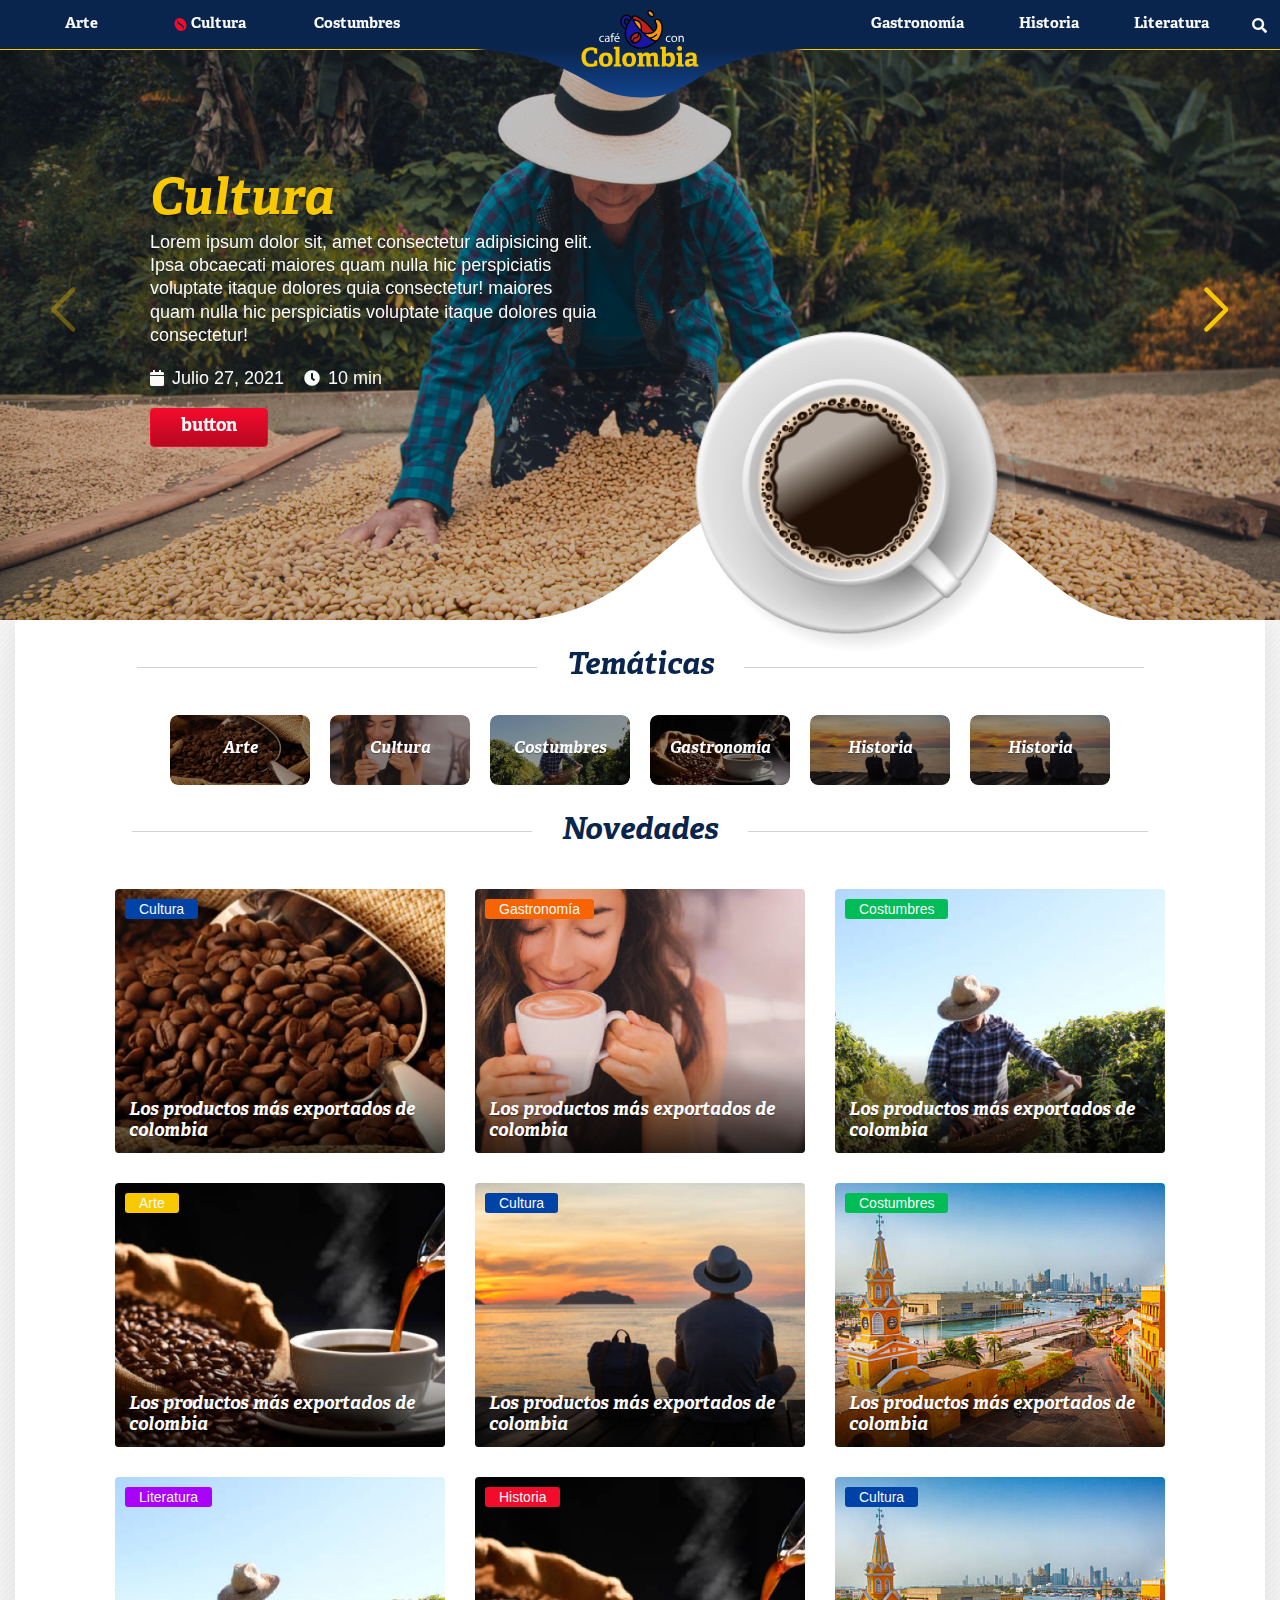
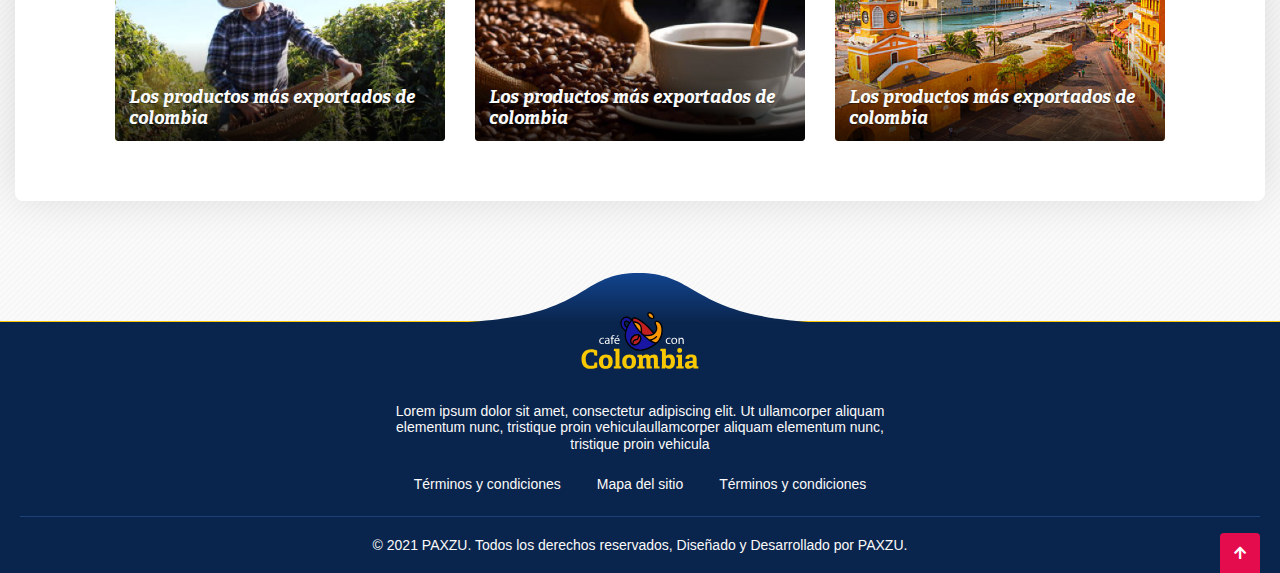
==== commit 032e3df3: "Home Blog finalizado y responsive OK" ====
--- a/blog.html
+++ b/blog.html
@@ -6,7 +6,7 @@
     <meta name="viewport" content="width=device-width, initial-scale=1.0">
     <title>CAFÉ CON CONLOMBIA</title>
     <link rel="stylesheet" href="https://pro.fontawesome.com/releases/v5.2.0/css/all.css">
-	<link rel="stylesheet" href="https://static.fontawesome.com/css/fontawesome-app.css">
+	<!-- <link rel="stylesheet" href="https://static.fontawesome.com/css/fontawesome-app.css"> -->
     <link rel="stylesheet" href="https://unpkg.com/swiper/swiper-bundle.min.css" />
     <link rel="stylesheet" href="css/normalize.css">
     <link rel="stylesheet" href="css/style.css">
@@ -38,13 +38,31 @@
                             <input class="input_search_btn" type="submit" value="" id="srh_btn">
                             <label for="" class="fas fa-search"></label>
                             <input class="input_search" type="search" name="" id="" placeholder="¿ Algún tema de interés ?">
-                            
                         </div>
                     </li>
                 </ul>
             </nav>
             <nav class="navbar_MV">
-
+                <h1>
+                    <a href="">
+                        <img width="118" height="57" src="./images/diseno/logo_cafe_con_colombia_mv.svg" alt="">
+                    </a>
+                </h1> 
+                <ul>
+                    <li>
+                        <a class="search">
+                            <span class="fas fa-search"></span>
+                        </a>
+                        <div class="cont_search">
+                            <input class="input_search_btn" type="submit" value="" id="srh_btn">
+                            <label for="" class="fas fa-search"></label>
+                            <input class="input_search" type="search" name="" id="" placeholder="¿ Algún tema de interés ?">
+                        </div>
+                    </li>
+                    <li class="bars_menu">
+                        <span class="far fa-bars"></span>
+                    </li>
+                </ul>
             </nav>
         </div>
     </header>
@@ -191,6 +209,10 @@
                                     <h4>Historia</h4>
                                     <img width="140" height="70" src="./images/diseno/01-blog/ent_5.jpg" alt="">
                                 </a>
+                                <a class="cat_blog literatura">
+                                    <h4>Historia</h4>
+                                    <img width="140" height="70" src="./images/diseno/01-blog/ent_5.jpg" alt="">
+                                </a>
                             </div>
                         </div>
 
@@ -215,6 +237,166 @@
                                     </div>
                                     <picture>
                                         <img class="bg_img_nota" width="335" height="264" src="./images/diseno/01-blog/ent_1.jpg" alt="">
+                                    </picture>
+                                </a>
+                                <a href="" class="entrada_nota">
+                                    <div class="categoria_entrada color_gastronomia">Gastronomía</div>
+                                    <h4 class="tit_entrada">Los productos más exportados de colombia </h4>
+                                    <div class="cont_info_entrada">
+                                        <div class="txt_entrada">
+                                            Lorem ipsum dolor sit amet, consectetur adipiscing elit. Ut ullamcorper aliquam elementum nunc, tristique proin vehicula nullaullamcorper aliquam elementum nunc, tristique proin vehicula nulla
+                                        </div>
+                                        <div class="dates_entrada">
+                                            <div class="date_info1">
+                                                <span class="fas fa-calendar"></span>Julio 27, 2021
+                                            </div>
+                                            <div class="date_info2">
+                                                <span class="fas fa-clock"></span>10 min
+                                            </div>
+                                        </div>
+                                    </div>
+                                    <picture>
+                                        <img class="bg_img_nota" width="335" height="264" src="./images/diseno/01-blog/ent_2.jpg" alt="">
+                                    </picture>
+                                </a>
+                                <a href="" class="entrada_nota">
+                                    <div class="categoria_entrada color_costumbres">Costumbres</div>
+                                    <h4 class="tit_entrada">Los productos más exportados de colombia </h4>
+                                    <div class="cont_info_entrada">
+                                        <div class="txt_entrada">
+                                            Lorem ipsum dolor sit amet, consectetur adipiscing elit. Ut ullamcorper aliquam elementum nunc, tristique proin vehicula nullaullamcorper aliquam elementum nunc, tristique proin vehicula nulla
+                                        </div>
+                                        <div class="dates_entrada">
+                                            <div class="date_info1">
+                                                <span class="fas fa-calendar"></span>Julio 27, 2021
+                                            </div>
+                                            <div class="date_info2">
+                                                <span class="fas fa-clock"></span>10 min
+                                            </div>
+                                        </div>
+                                    </div>
+                                    <picture>
+                                        <img class="bg_img_nota" width="335" height="264" src="./images/diseno/01-blog/ent_3.jpg" alt="">
+                                    </picture>
+                                </a>
+                                <a href="" class="entrada_nota">
+                                    <div class="categoria_entrada color_arte">Arte</div>
+                                    <h4 class="tit_entrada">Los productos más exportados de colombia </h4>
+                                    <div class="cont_info_entrada">
+                                        <div class="txt_entrada">
+                                            Lorem ipsum dolor sit amet, consectetur adipiscing elit. Ut ullamcorper aliquam elementum nunc, tristique proin vehicula nullaullamcorper aliquam elementum nunc, tristique proin vehicula nulla
+                                        </div>
+                                        <div class="dates_entrada">
+                                            <div class="date_info1">
+                                                <span class="fas fa-calendar"></span>Julio 27, 2021
+                                            </div>
+                                            <div class="date_info2">
+                                                <span class="fas fa-clock"></span>10 min
+                                            </div>
+                                        </div>
+                                    </div>
+                                    <picture>
+                                        <img class="bg_img_nota" width="335" height="264" src="./images/diseno/01-blog/ent_4.jpg" alt="">
+                                    </picture>
+                                </a>
+                                <a href="" class="entrada_nota">
+                                    <div class="categoria_entrada color_cultura">Cultura</div>
+                                    <h4 class="tit_entrada">Los productos más exportados de colombia </h4>
+                                    <div class="cont_info_entrada">
+                                        <div class="txt_entrada">
+                                            Lorem ipsum dolor sit amet, consectetur adipiscing elit. Ut ullamcorper aliquam elementum nunc, tristique proin vehicula nullaullamcorper aliquam elementum nunc, tristique proin vehicula nulla
+                                        </div>
+                                        <div class="dates_entrada">
+                                            <div class="date_info1">
+                                                <span class="fas fa-calendar"></span>Julio 27, 2021
+                                            </div>
+                                            <div class="date_info2">
+                                                <span class="fas fa-clock"></span>10 min
+                                            </div>
+                                        </div>
+                                    </div>
+                                    <picture>
+                                        <img class="bg_img_nota" width="335" height="264" src="./images/diseno/01-blog/ent_5.jpg" alt="">
+                                    </picture>
+                                </a>
+                                <a href="" class="entrada_nota">
+                                    <div class="categoria_entrada color_costumbres">Costumbres</div>
+                                    <h4 class="tit_entrada">Los productos más exportados de colombia </h4>
+                                    <div class="cont_info_entrada">
+                                        <div class="txt_entrada">
+                                            Lorem ipsum dolor sit amet, consectetur adipiscing elit. Ut ullamcorper aliquam elementum nunc, tristique proin vehicula nullaullamcorper aliquam elementum nunc, tristique proin vehicula nulla
+                                        </div>
+                                        <div class="dates_entrada">
+                                            <div class="date_info1">
+                                                <span class="fas fa-calendar"></span>Julio 27, 2021
+                                            </div>
+                                            <div class="date_info2">
+                                                <span class="fas fa-clock"></span>10 min
+                                            </div>
+                                        </div>
+                                    </div>
+                                    <picture>
+                                        <img class="bg_img_nota" width="335" height="264" src="./images/diseno/01-blog/ent_6.jpg" alt="">
+                                    </picture>
+                                </a>
+                                <a href="" class="entrada_nota">
+                                    <div class="categoria_entrada color_literatura">Literatura</div>
+                                    <h4 class="tit_entrada">Los productos más exportados de colombia </h4>
+                                    <div class="cont_info_entrada">
+                                        <div class="txt_entrada">
+                                            Lorem ipsum dolor sit amet, consectetur adipiscing elit. Ut ullamcorper aliquam elementum nunc, tristique proin vehicula nullaullamcorper aliquam elementum nunc, tristique proin vehicula nulla
+                                        </div>
+                                        <div class="dates_entrada">
+                                            <div class="date_info1">
+                                                <span class="fas fa-calendar"></span>Julio 27, 2021
+                                            </div>
+                                            <div class="date_info2">
+                                                <span class="fas fa-clock"></span>10 min
+                                            </div>
+                                        </div>
+                                    </div>
+                                    <picture>
+                                        <img class="bg_img_nota" width="335" height="264" src="./images/diseno/01-blog/ent_3.jpg" alt="">
+                                    </picture>
+                                </a>
+                                <a href="" class="entrada_nota">
+                                    <div class="categoria_entrada color_historia">Historia</div>
+                                    <h4 class="tit_entrada">Los productos más exportados de colombia </h4>
+                                    <div class="cont_info_entrada">
+                                        <div class="txt_entrada">
+                                            Lorem ipsum dolor sit amet, consectetur adipiscing elit. Ut ullamcorper aliquam elementum nunc, tristique proin vehicula nullaullamcorper aliquam elementum nunc, tristique proin vehicula nulla
+                                        </div>
+                                        <div class="dates_entrada">
+                                            <div class="date_info1">
+                                                <span class="fas fa-calendar"></span>Julio 27, 2021
+                                            </div>
+                                            <div class="date_info2">
+                                                <span class="fas fa-clock"></span>10 min
+                                            </div>
+                                        </div>
+                                    </div>
+                                    <picture>
+                                        <img class="bg_img_nota" width="335" height="264" src="./images/diseno/01-blog/ent_4.jpg" alt="">
+                                    </picture>
+                                </a>
+                                <a href="" class="entrada_nota">
+                                    <div class="categoria_entrada color_cultura">Cultura</div>
+                                    <h4 class="tit_entrada">Los productos más exportados de colombia </h4>
+                                    <div class="cont_info_entrada">
+                                        <div class="txt_entrada">
+                                            Lorem ipsum dolor sit amet, consectetur adipiscing elit. Ut ullamcorper aliquam elementum nunc, tristique proin vehicula nullaullamcorper aliquam elementum nunc, tristique proin vehicula nulla
+                                        </div>
+                                        <div class="dates_entrada">
+                                            <div class="date_info1">
+                                                <span class="fas fa-calendar"></span>Julio 27, 2021
+                                            </div>
+                                            <div class="date_info2">
+                                                <span class="fas fa-clock"></span>10 min
+                                            </div>
+                                        </div>
+                                    </div>
+                                    <picture>
+                                        <img class="bg_img_nota" width="335" height="264" src="./images/diseno/01-blog/ent_6.jpg" alt="">
                                     </picture>
                                 </a>
                             </div>
--- a/css/style.css
+++ b/css/style.css
@@ -16,6 +16,37 @@
     font-weight: normal;
     src: local('Adelle Bold'), url('/fonts/A') format('woff');
 }
+@font-face {
+    font-family: 'Helvetica Neue';
+    src: local('Helvetica Neue Bold'), local('Helvetica-Neue-Bold'),
+        url('/fonts/HelveticaNeueCyr-Bold.woff2') format('woff2'),
+        url('/fonts/HelveticaNeueCyr-Bold.woff') format('woff'),
+        url('/fonts/HelveticaNeueCyr-Bold.ttf') format('truetype');
+    font-weight: 700;
+    font-style: normal;
+}
+@font-face {
+    font-family: 'Helvetica Neue';
+    src: local('Helvetica Neue Roman'), local('Helvetica-Neue-Roman'),
+        url('/fonts/HelveticaNeueCyr-Roman.woff2') format('woff2'),
+        url('/fonts/HelveticaNeueCyr-Roman.woff') format('woff'),
+        url('/fonts/HelveticaNeueCyr-Roman.ttf') format('truetype');
+    font-weight: 400;
+    font-style: normal;
+}
+@font-face {
+    font-family: 'Helvetica Neue';
+    src: local('Helvetica Neue Light'), local('Helvetica-Neue-Light'),
+        url('/fonts/fontsHelveticaNeueCyr-Light.woff2') format('woff2'),
+        url('/fonts/fontsHelveticaNeueCyr-Light.woff') format('woff'),
+        url('/fonts/fontsHelveticaNeueCyr-Light.ttf') format('truetype');
+    font-weight: 300;
+    font-style: normal;
+}
+
+
+
+
 :root{
     --txt-color-pri: #FAFAFA;
     --txt-color-sec: #0A254D;
@@ -38,7 +69,8 @@
     --cat-literatura: #aa02f8;
 }
 *{
-    font-family: Helvetica, sans-serif;
+    font-family: 'Helvetica Neue Roman', sans-serif;
+    font-weight: 400;
     -webkit-font-smoothing: antialiased;
     color: #282828;
     scroll-behavior: smooth;
@@ -127,7 +159,7 @@
 }
 .swiper-slide img {
     display: block;
-    /* width: 100%; */
+    width: 100%;
     height: 100%;
     object-fit: cover;
   }
@@ -159,7 +191,7 @@
     left: 0;
     right: 0;
     margin: auto;
-    top: 49px;
+    top: 48px;
     background: url('../images/diseno/curve_header.svg')no-repeat center;
     background-size: contain;
     width: 380px;
@@ -194,6 +226,7 @@
     padding: 10px 20px;
     box-sizing: border-box; 
     position: relative;
+    transition: 300ms ease all;
 }
 header nav ul.first_nav{
     display: grid;
@@ -219,12 +252,22 @@
     cursor: pointer;
     padding: 0;
     position: relative;
+    padding: 8px;
+    box-sizing: border-box;
+    display: flex;
+    justify-content: center;
+    align-items: center;
+    border-radius: 100px;
+    width: 30px;
+}
+header nav ul li a.search:hover{
+    background: rgba(0, 0, 0, 0.205);
 }
 .search + .cont_search{
     position: absolute;
     bottom: -46px;
     width: 400px;
-    display: flex;
+    display: none;
     right: -30px;
     background: #f1f3f4;
     border-radius: 8px;
@@ -268,9 +311,11 @@
 header nav ul li a.search span{
     color: var(--txt-color-pri);
 }
-
 .active_nav{
     position: relative;
+}
+header nav ul li a:hover{
+    color: var(--txt-color-active);
 }
 .first_nav a.active_nav::before, .last_nav a.active_nav::before{
     content: '';
@@ -284,9 +329,11 @@
     bottom: 0;
     margin: auto;
 }
-
-
-/* HEARO SECTION */
+.active_search{
+    display: flex!important;
+}
+
+/* HERO SECTION */
 
 section.header_hero{
     position: relative;
@@ -306,6 +353,8 @@
 .Swiper_blog_hero .swiper-slide picture{
     position: absolute;
     z-index: 1;
+    margin: auto;
+    inset: 0;
 }
 .Swiper_blog_hero .swiper-slide picture::before{
     content: '';
@@ -332,7 +381,7 @@
 .contenido_header_hero .hero_desc{
     color: var(--txt-color-pri);
     text-shadow: var(--txt_shadow);
-    font-weight: 500;
+    font-weight: 400;
     line-height: 1.3;
     max-width: 450px;
 }
@@ -364,6 +413,7 @@
 .hero_cafe::before{
     content: '';
     background: url('../images/diseno/01-blog/taza_curva.svg')no-repeat center;
+    background-size: contain;
     width: 650px;
     height: 140px;
     z-index: 3;
@@ -414,6 +464,9 @@
     justify-content: center;
     align-items: center;
 }
+.cont_gen_novedades{
+    max-width: 1050px;
+}
 .cont_gen_blog .cont_tematica{
     width: 100%;
     display: flex;
@@ -429,8 +482,8 @@
     font-size: 30px;
     color: var(--txt-color-sec);
     position: relative;
-    background: #FFF;
     z-index: 2;
+    padding: 10px;
     width: fit-content;
     margin: auto;
 }
@@ -440,7 +493,6 @@
     width: 400px;
     height: 1px;
     background: #D2D2D2;
-
     top: 0;
     bottom: 0;
     margin: auto;
@@ -454,11 +506,12 @@
 }
 .categorias_blog{
     width: 100%;
-    max-width: 750px;
+    max-width: 940px;
     display: grid;
-    grid-template-columns: 1fr 1fr 1fr 1fr 1fr;
+    grid-template-columns: 1fr 1fr 1fr 1fr 1fr 1fr;
+    justify-content: center;
     gap: 20px;
-    padding: 20px 0a;
+    padding: 20px 0;
 }
 .categorias_blog .cat_blog{
     text-align: center;
@@ -530,6 +583,18 @@
     opacity: .8;
     transition: 300ms ease all;
 }
+.categorias_blog .cat_blog.literatura:hover::before{
+    background: var(--cat-literatura);
+    mix-blend-mode: normal;
+    opacity: .8;
+    transition: 300ms ease all;
+}
+
+
+
+
+
+
 
 
 
@@ -546,7 +611,7 @@
 .categoria_entrada.color_costumbres{
     background: var(--cat-costumbres);
 }
-.categoria_entrada.color_gastronimia{
+.categoria_entrada.color_gastronomia{
     background: var(--cat-gastronimia);
 }
 .categoria_entrada.color_historia{
@@ -558,7 +623,7 @@
 .entradas_novedades{
     display: grid;
     grid-template-columns: 1fr 1fr 1fr;
-    grid-template-rows: 264px;
+    grid-template-rows: 264px 264px 264px;
     gap: 30px;
     padding: 30px 0 0;
 }
@@ -579,6 +644,7 @@
     margin: auto;
     object-fit: cover;
     z-index: 1;
+
 }
 .entrada_nota picture::before{
     content: '';
@@ -594,20 +660,24 @@
 }
 .entrada_nota .bg_img_nota{
     width: 100%;
+    object-fit: cover;
+    image-rendering: -webkit-optimize-contrast;
     transition: 300ms ease all;
 }
 .entrada_nota .categoria_entrada{
     position: absolute;
+    font-size: 14px;
     left: 10px;
     top: 10px;
     width: fit-content;
     color: var(--txt-color-pri);
-    padding: 4px 14px;
+    padding: 2px 14px;
     border-radius: 3px;
     z-index: 2;
 }
 .entrada_nota .tit_entrada{
     color: var(--txt-color-pri);
+    text-shadow: var(--txt_shadow);
     font-size: 18px;
     text-align: left;
     position: relative;
@@ -617,13 +687,14 @@
     position: relative;
     z-index: 2;
     opacity: 0;
-    margin-bottom: -120px;
+    margin-bottom: -110px;
     transition: 300ms ease all;
 }
 .entrada_nota .cont_info_entrada .txt_entrada{
     color: var(--txt-color-pri);
     margin: 10px 0;
     display: -webkit-box;
+    text-shadow: var(--txt_shadow);
     line-clamp: 3;
     -webkit-line-clamp: 3;
     -moz-line-clamp: 3;
@@ -636,26 +707,27 @@
     display: flex;
     align-items: center;
     justify-content: flex-start;
-    padding: 20px 0 0;
+    padding: 13px 0 0;
     box-sizing: border-box;
     border-top: 1px solid #FFF;
 }
 .dates_entrada .date_info1, .dates_entrada .date_info2{
     color: var(--txt-color-pri);
     margin-right: 20px;
+    font-size: 15px;
 }
 .entrada_nota .cont_info_entrada .dates_entrada span{
     color: var(--txt-color-pri);
     margin-right: 10px;
 }
+
 .entrada_nota:hover .bg_img_nota{
     transform: scale(1.05);
-    filter: blur(100);
-    backdrop-filter: blur(100);
 }
 .entrada_nota:hover picture::before{
-    background: linear-gradient(180deg, rgba(0, 0, 0, 0) 25%, rgba(0, 0, 0, 0.76) 100%);
-    transition: 300ms ease all;
+    background: linear-gradient(180deg, rgba(0, 0, 0, 0.075) 25%, rgba(0, 0, 0, 0.836) 100%);
+    transition: 300ms ease all;
+
 }
 .entrada_nota:hover .cont_info_entrada{
     display: block;
@@ -715,6 +787,7 @@
     align-items: center;
     justify-content: center;
     list-style: none;
+    padding: 0;
 }
 .cont_gen_footer .footer_nav ul li{
     margin: 0 10px;
@@ -757,6 +830,29 @@
 
 
 
+nav.navbar_MV{
+    display: none;
+    grid-template-columns: 1fr 1fr;
+    position: relative;
+}
+nav.navbar_MV h1{
+    position: relative;
+    z-index: 1; 
+}
+nav.navbar_MV ul{
+    display: flex;
+    justify-content:flex-end;
+    height: 48px;
+}
+nav.navbar_MV ul .bars_menu span{
+    color: var(--txt-color-pri);
+    cursor: pointer;
+    padding: 10px;
+    box-sizing: border-box;
+    margin-left: 10px;
+}
+
+
 
 
 
@@ -777,16 +873,135 @@
     .hero_cafe{
         right: 0%;
     }
+    .hero_cafe picture img{
+        width: 290px;
+        height: auto;
+    }
+    .hero_cafe::before{
+        width: 560px;
+        bottom: -14px;
+        left: -60px;
+    }
+ 
 }
 @media screen and (max-width:1050px){
-   
+    header nav.navbar_DV{
+        display: none;
+    }
+    nav.navbar_MV{
+        display: grid;
+    }
+    nav.navbar_MV h1 a img{
+        width: 170px;
+        margin-top: 9px;
+    }
+    header::before{
+        left: -140px;
+        right: auto;
+        height: 36px;
+    }
+    
+    .Swiper_blog_hero .swiper-slide{
+        padding: 50px 20px;
+        grid-template-columns: 2fr 1fr;
+    }
+    .swiper-button-prev, .swiper-container-rtl .swiper-button-next{
+        left: 20px;
+    }
+    .swiper-button-next, .swiper-container-rtl .swiper-button-prev{
+        right: 20px;
+    }
+    .contenido_header_hero .hero_desc{
+        max-width: initial;
+    }
+
+
+    .categorias_blog{
+        overflow-x: scroll;
+        justify-content: flex-start;
+        box-shadow: 0px 0px 41px -1px #00000087;
+        z-index: 3;
+        padding: 10px;
+        border-radius: 8px;
+        box-sizing: border-box;
+        gap: 10px;
+    }
+    .categorias_blog::-webkit-scrollbar{
+        appearance: none;
+        -webkit-appearance: none;
+        display: none;
+    }
+    .entrada_nota{
+        height: 264px;
+    }
+    .titulos_section::before, .titulos_section::after{
+        display: none;
+    }
+    .entradas_novedades{
+        gap: 20px;
+    }
 
 }
 @media screen and (max-width:768px){
-    
+    .hero_cafe picture img{
+        width: 200px;
+    }
+    .hero_cafe{
+        right: 0;
+        left: 0;
+        margin: auto;
+        width: 100%;
+    }
+    .hero_cafe::before{
+        width: 100%;
+        height: 100px;
+        bottom: -34px;
+        left: -25px;
+        right: 0;
+        margin: auto;
+    }
+    .Swiper_blog_hero .swiper-slide{
+        grid-template-columns: 1fr;
+    }
+    section.section_blog{
+        padding: 70px 20px 60px;
+    }
+    .entradas_novedades{
+        grid-template-columns: 1fr 1fr;
+    }
+    .entrada_nota .cont_info_entrada{
+        margin: 0;
+        opacity: 1;
+    }
+    .entrada_nota picture::before{
+        background: linear-gradient(
+180deg
+, rgba(0, 0, 0, 0.075) 25%, rgba(0, 0, 0, 0.836) 100%);
+    }
+    .entrada_nota .cont_info_entrada .txt_entrada{
+        display: none;
+    }
 }
 @media screen and (max-width:480px){
-    
+    .cont_gen_footer .footer_nav ul{
+        flex-direction: column;
+    }
+    .categorias_blog{
+        margin: 20px 0; 
+    }
+    .contenido_header_hero .hero_desc{
+        display: none;
+    }
+    section.section_blog{
+        padding: 70px 10px 60px;
+    }
+    .entradas_novedades{
+        grid-template-columns: 1fr;
+    }
+    footer::before{
+        width: auto;
+        top: -46px;
+    }
 }
 @media screen and (max-width:360px){
     
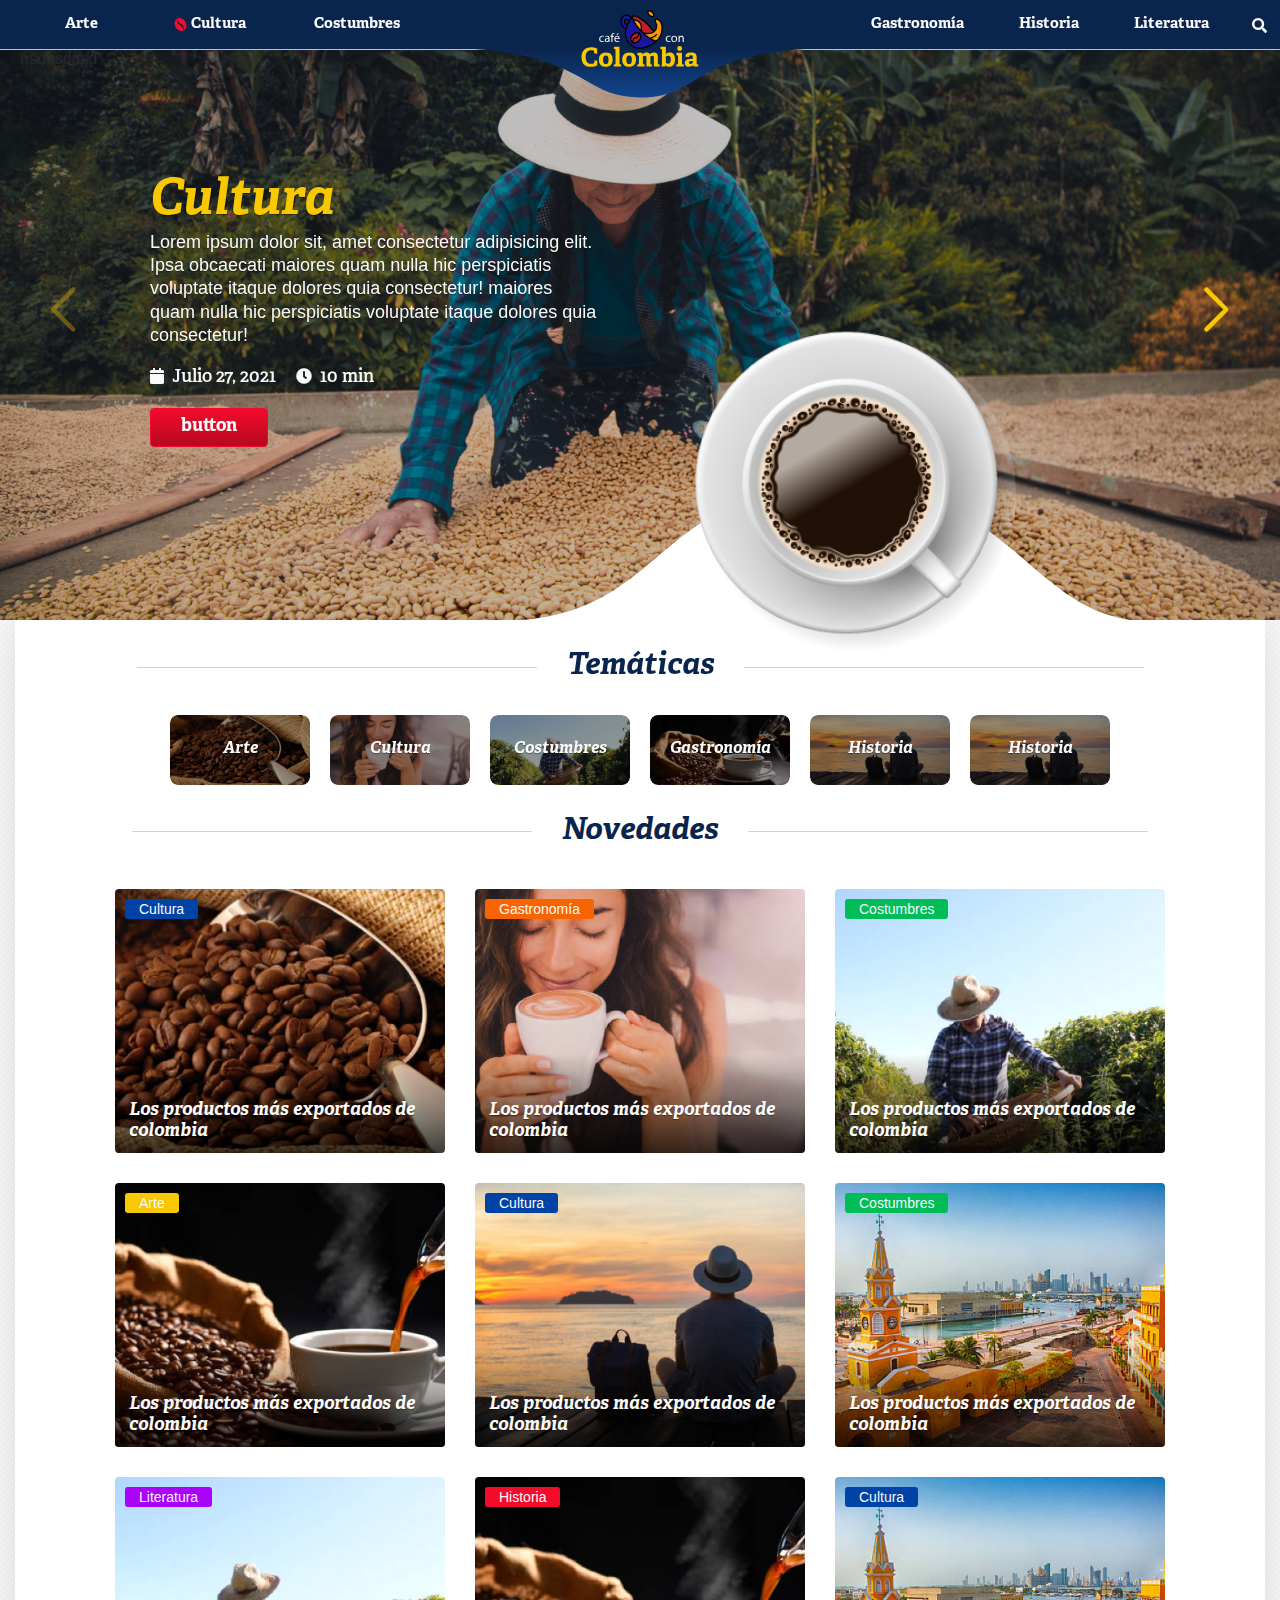
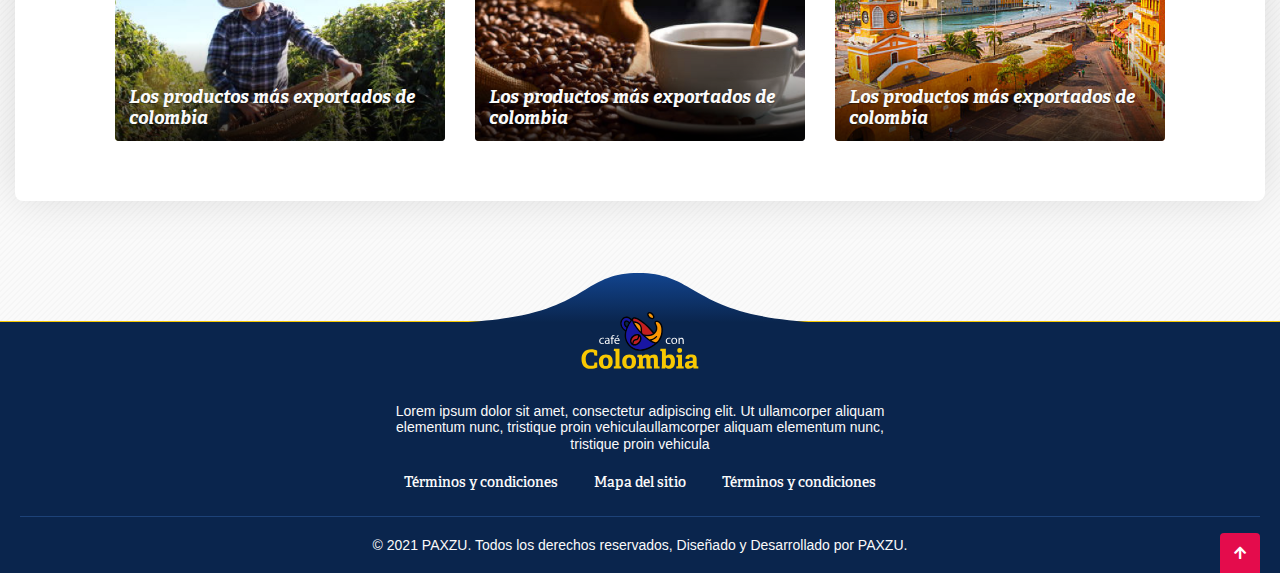
==== commit a2d58e4a: "avance nota" ====
--- a/blog.html
+++ b/blog.html
@@ -64,6 +64,9 @@
                     </li>
                 </ul>
             </nav>
+            <div class="cont_menu">
+                asdasdasd
+            </div>
         </div>
     </header>
 
--- a/css/style.css
+++ b/css/style.css
@@ -2,19 +2,21 @@
     font-family: 'Adelle Bold';
     font-style: normal;
     font-weight: normal;
-    src: local('Adelle Bold'), url('/fonts/Adelle_Bold.woff') format('woff');
+    src: local('Adelle Bold'),
+    url('/fonts/Adelle_Bold.woff') format('woff');
 }
 @font-face {
     font-family: 'Adelle Bold Italic';
     font-style: normal;
     font-weight: normal;
-    src: local('Adelle Bold Italic'), url('/fonts/Adelle_BoldItalic.woff') format('woff');
+    src: local('Adelle Bold Italic'),
+    url('/fonts/Adelle_BoldItalic.woff') format('woff');
 }
 @font-face {
     font-family: 'Adelle Medium';
     font-style: normal;
     font-weight: normal;
-    src: local('Adelle Bold'), url('/fonts/A') format('woff');
+    src: local('Adelle Bold'), url('/fonts/Adelle_Semibold.woff') format('woff');
 }
 @font-face {
     font-family: 'Helvetica Neue';
@@ -851,7 +853,31 @@
     box-sizing: border-box;
     margin-left: 10px;
 }
-
+.section_category{
+    padding: 120px 20px 60px;
+    box-sizing: border-box;
+}
+.cont_gen_category_header{
+    text-align: center;
+}
+.cont_gen_category_header h2{
+    font-family: var(--font_serif_bold_italic);
+    font-size: 50px;
+    padding: 40px 0;
+    color: var(--txt-color-sec);
+}
+.cont_gen_category_header .dest_categoria_head{
+    max-width: 750px;
+    margin: auto;
+}
+.cont_gen_novedades + .cont_tematica{
+    margin-top: 40px;
+}
+.section_category + .cont_central .section_blog{
+    border-radius: 8px 8px 0 0;
+    margin-bottom: -60px;
+    padding: 20px 20px 80px;
+}
 
 
 
@@ -914,8 +940,6 @@
     .contenido_header_hero .hero_desc{
         max-width: initial;
     }
-
-
     .categorias_blog{
         overflow-x: scroll;
         justify-content: flex-start;
@@ -940,6 +964,13 @@
     .entradas_novedades{
         gap: 20px;
     }
+    .search + .cont_search{
+        width: auto;
+        bottom: -39px;
+        left: 0;
+        right: 0;
+        z-index: 1;
+    }
 
 }
 @media screen and (max-width:768px){
@@ -981,6 +1012,29 @@
     .entrada_nota .cont_info_entrada .txt_entrada{
         display: none;
     }
+    .Swiper_blog_hero .swiper-slide{
+        align-items: flex-end;
+    }
+    .Swiper_blog_hero .swiper-slide{
+        padding: 50px 20px 200px;
+    }
+    .swiper-button-next, .swiper-button-prev{
+        display:none;
+    }
+    .contenido_header_hero{
+        padding: 0;
+    }
+    .Swiper_blog_hero .swiper-slide picture::before{
+        background: linear-gradient(0deg, rgb(0 0 0 / 83%), rgba(167, 167, 167, 0.68))no-repeat center;
+    }
+    .contenido_header_hero .hero_tit{
+        font-size: 40px;
+    }
+    .cont_legal{
+        font-size: 12px;
+        padding: 10px 0;
+    }
+    
 }
 @media screen and (max-width:480px){
     .cont_gen_footer .footer_nav ul{
@@ -997,6 +1051,10 @@
     }
     .entradas_novedades{
         grid-template-columns: 1fr;
+        grid-template-rows: none;
+    }
+    .entrada_nota{
+       height: 200px; 
     }
     footer::before{
         width: auto;
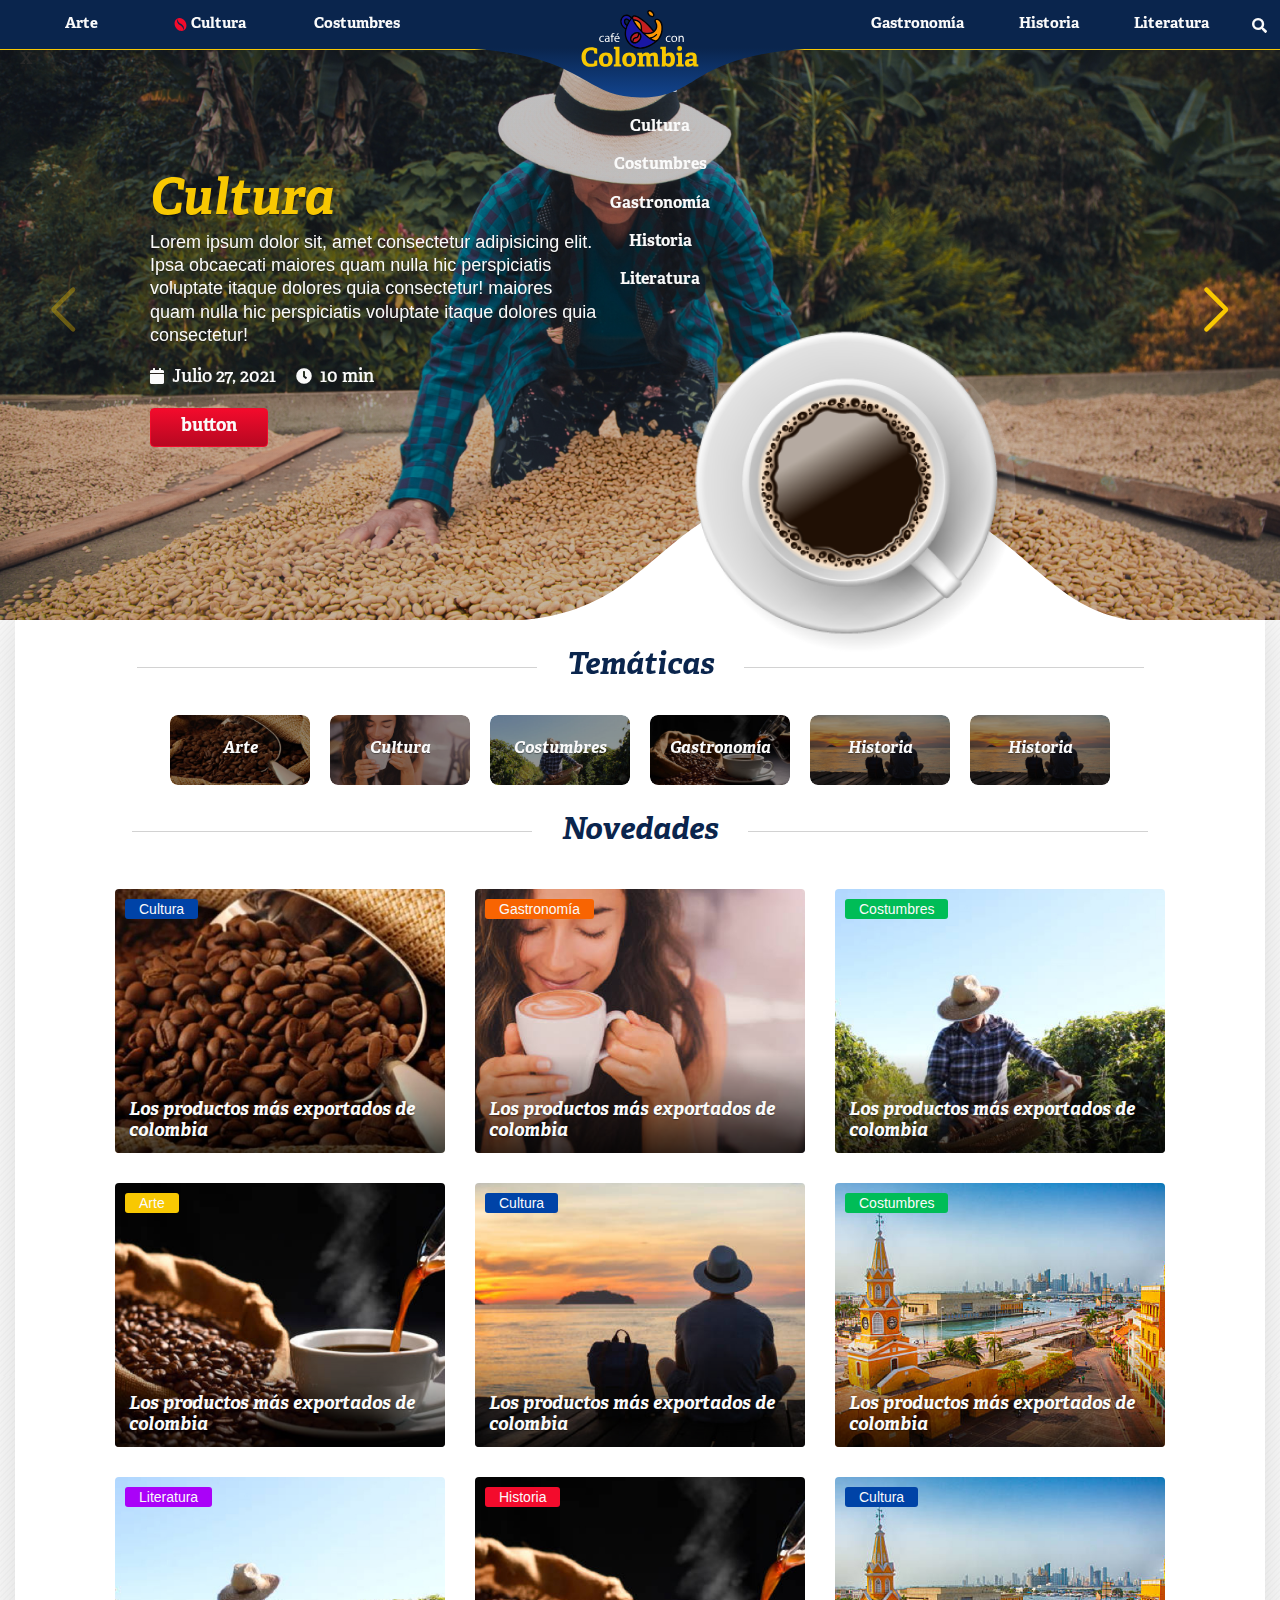
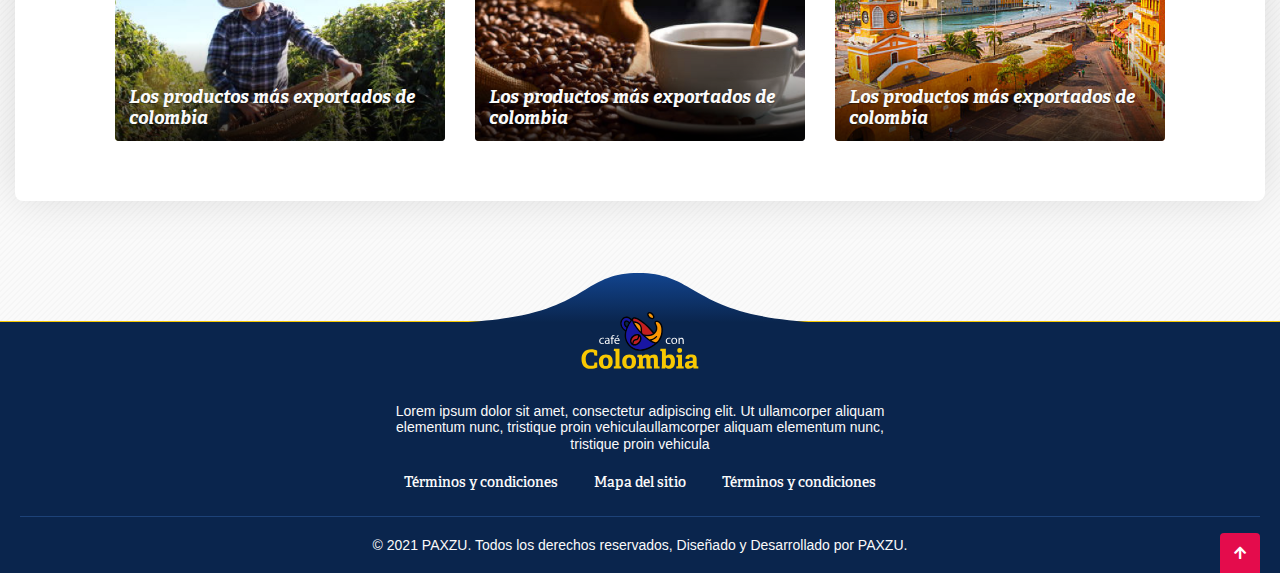
==== commit 9b96cad7: "avance nota y nav Mobile" ====
--- a/blog.html
+++ b/blog.html
@@ -64,8 +64,18 @@
                     </li>
                 </ul>
             </nav>
-            <div class="cont_menu">
-                asdasdasd
+            <div class="cont_menu_mobile">
+                <span class="close_menu">X</span>
+                <nav class="nav_mobile_items">
+                    <ul>
+                        <li> <a href="">Arte</a> </li>
+                        <li> <a href="">Cultura</a> </li>
+                        <li> <a href="">Costumbres</a> </li>
+                        <li> <a href="">Gastronomía</a> </li>
+                        <li> <a href="">Historia</a> </li>
+                        <li> <a href="">Literatura</a> </li>
+                    </ul>
+                </nav>
             </div>
         </div>
     </header>
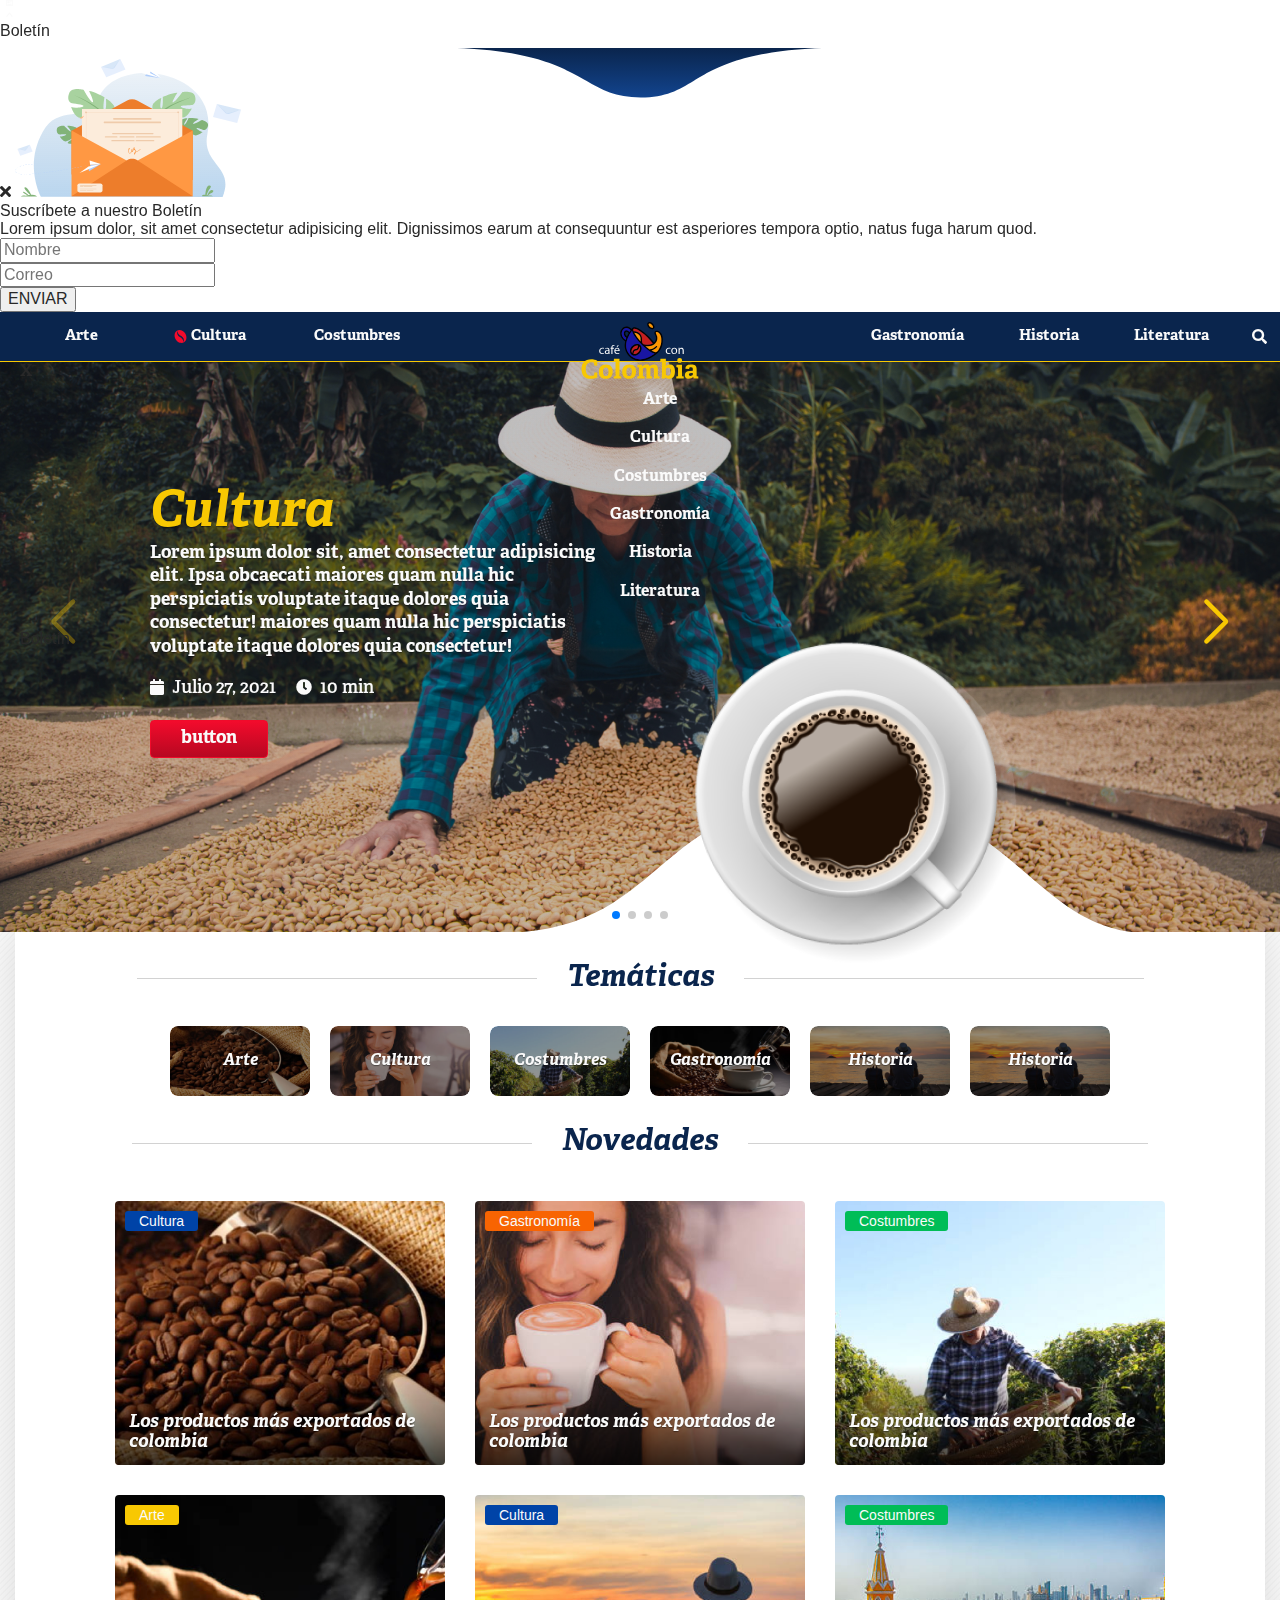
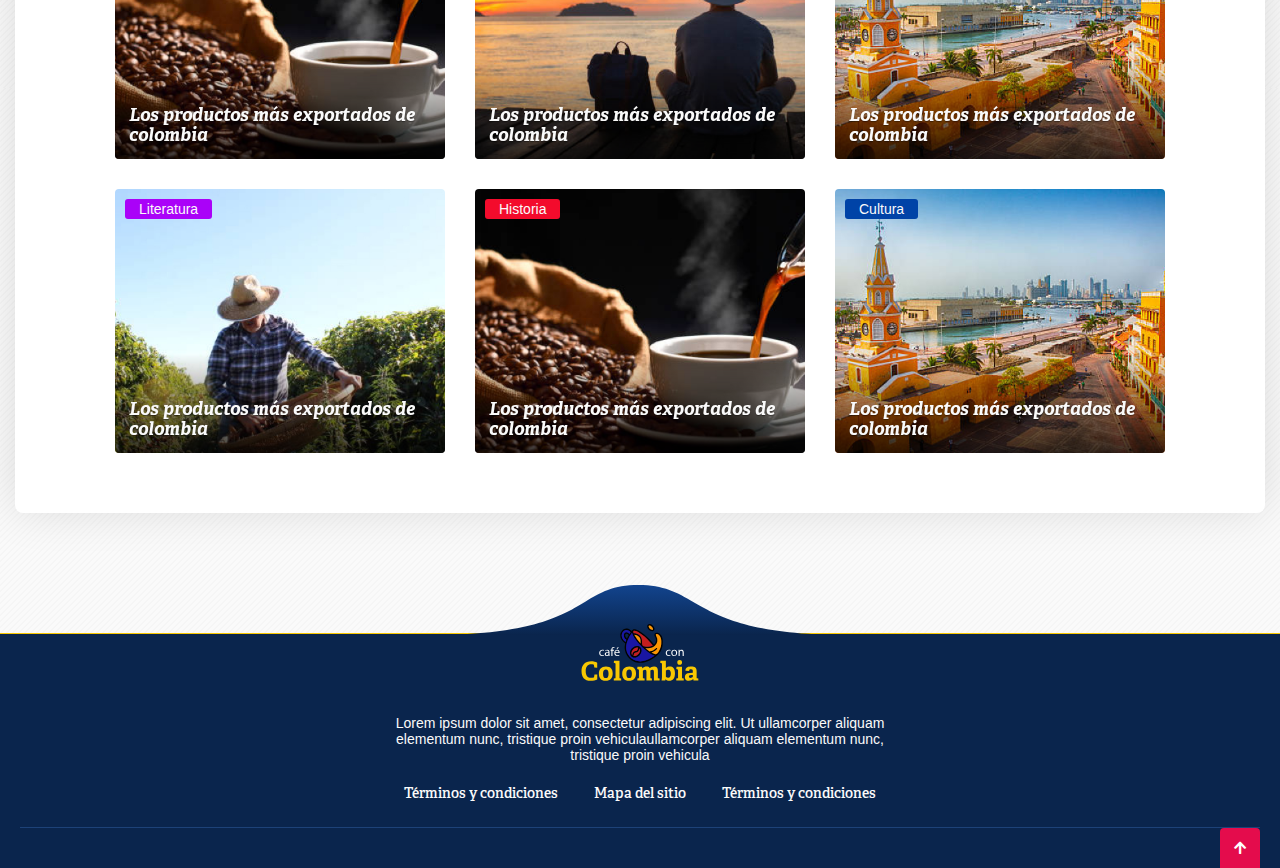
==== commit 91119aa9: "Ajustes y modal" ====
--- a/blog.html
+++ b/blog.html
@@ -12,8 +12,52 @@
     <link rel="stylesheet" href="css/style.css">
 </head>
 <body>
+
+    <!-- BTN BOLETIN FIJO -->
+
+    <div class="btn_boletin_fixed">
+        <span> <img width="19" height="17" src="images/diseno/icon_newsltter.svg" alt=""> </span>
+        <div class="txt_btn_boltin">
+            Boletín
+        </div>
+    </div>
+
+    <!-- MODAL BOLETIN -->
+
+    <div class="modal_boletin">
+        <span class="bg_modal_color"></span>
+        <div class="cont_modal_boletin">
+            <span class="fas fa-times"></span>
+            <picture>
+                <img src="images/diseno/03-nota/subs_img.svg" alt="">
+            </picture>
+            <div class="cont_txt_tit">
+                Suscríbete a nuestro Boletín
+            </div>
+            <div class="cont_txt_desc">
+                Lorem ipsum dolor, sit amet consectetur adipisicing elit. Dignissimos earum at consequuntur est asperiores tempora optio, natus fuga harum quod.
+            </div>
+            <form action="" class="form_modal_boletin">
+                <div class="cont_input_modal_boletin">
+                    <input type="text" placeholder="Nombre">
+                </div>
+                <div class="cont_input_modal_boletin">
+                    <input type="email" placeholder="Correo">
+                </div>
+                <div class="btn_modal_boletin">
+                    <button type="submit" class="subs_btn">ENVIAR</button>
+                </div>
+            </form>
+
+        </div>
+    </div>
+
+    <!-- ************************ -->
     
     <header>
+
+        
+
         <div class="cont_central">
             <nav class="navbar_DV">
                 <ul class="first_nav">
@@ -47,7 +91,7 @@
                     <a href="">
                         <img width="118" height="57" src="./images/diseno/logo_cafe_con_colombia_mv.svg" alt="">
                     </a>
-                </h1> 
+                </h1>
                 <ul>
                     <li>
                         <a class="search">
@@ -76,6 +120,12 @@
                         <li> <a href="">Literatura</a> </li>
                     </ul>
                 </nav>
+                <div class="btn_menu_mobile_newsletter">
+                    <picture>
+                        <img src="./images/diseno/icon_newsltter.svg" alt="">
+                    </picture>
+                    <div class="mobile_newsletter_txt">Boletín</div>
+                </div>
             </div>
         </div>
     </header>
@@ -85,110 +135,113 @@
             <!-- Swiper -->
             <div class="swiper-container Swiper_blog_hero">
                 <div class="swiper-wrapper">
-                <div class="swiper-slide">
-                    <picture>
-                        <img width="1920" height="620px" src="./images/diseno/01-blog/header_.jpg" alt="">
-                    </picture>
-                    <div class="contenido_header_hero">
-                        <h2 class="title hero_tit" data-swiper-parallax="-400" data-swiper-parallax-duration="600" data-swiper-parallax-opacity="0">
-                            Cultura
-                        </h2>
-                        <div class="subtitle hero_desc" data-swiper-parallax="-300" data-swiper-parallax-duration="600" data-swiper-parallax-opacity="0">
-                            Lorem ipsum dolor sit, amet consectetur adipisicing elit. Ipsa obcaecati maiores quam nulla hic perspiciatis voluptate itaque dolores quia consectetur! maiores quam nulla hic perspiciatis voluptate itaque dolores quia consectetur!
-                        </div>
-                        <div class="hero_dates" data-swiper-parallax-opacity="0" data-swiper-parallax="-200" data-swiper-parallax-duration="600">
-                            <div class="date_info1">
-                                <span class="fas fa-calendar"></span>Julio 27, 2021
-                            </div>
-                            <div class="date_info2">
-                                <span class="fas fa-clock"></span>10 min
-                            </div>
-                        </div>
-
-                        <div class="hero_cta" data-swiper-parallax="-100" data-swiper-parallax-duration="600" data-swiper-parallax-opacity="0">
-                            <a class="red_btn" href="">button</a>
+                    <div class="swiper-slide">
+                        <picture>
+                            <img width="1920" height="620px" src="./images/diseno/01-blog/header_.jpg" alt="">
+                        </picture>
+                        <div class="contenido_header_hero">
+                            <h2 class="title hero_tit" data-swiper-parallax="-400" data-swiper-parallax-duration="600" data-swiper-parallax-opacity="0">
+                                    Cultura           
+                            </h2>
+                            <a href class="subtitle hero_desc" data-swiper-parallax="-300" data-swiper-parallax-duration="600" data-swiper-parallax-opacity="0">
+                                Lorem ipsum dolor sit, amet consectetur adipisicing elit. Ipsa obcaecati maiores quam nulla hic perspiciatis voluptate itaque dolores quia consectetur! maiores quam nulla hic perspiciatis voluptate itaque dolores quia consectetur!
+                            </a>
+                            <div class="hero_dates" data-swiper-parallax-opacity="0" data-swiper-parallax="-200" data-swiper-parallax-duration="600">
+                                <div class="date_info1">
+                                    <span class="fas fa-calendar"></span>Julio 27, 2021
+                                </div>
+                                <div class="date_info2">
+                                    <span class="fas fa-clock"></span>10 min
+                                </div>
+                            </div>
+
+                            <div class="hero_cta" data-swiper-parallax="-100" data-swiper-parallax-duration="600" data-swiper-parallax-opacity="0">
+                                <a class="red_btn" href="">button</a>
+                            </div>
+                        </div>
+                    </div>
+                    <div class="swiper-slide">
+                        <picture>
+                            <img width="1920" height="620px" src="./images/diseno/01-blog/header3.jpg" alt="">
+                        </picture>
+                        <div class="contenido_header_hero">
+                            <h2 class="hero_tit" data-swiper-parallax="-400" data-swiper-parallax-duration="600">
+                                Costumbres
+                            </h2>
+                            <a href="" class="hero_desc" data-swiper-parallax="-200" data-swiper-parallax-duration="600">
+                                Lorem ipsum dolor sit, amet consectetur adipisicing elit. Ipsa obcaecati maiores quam nulla.
+                            </a>
+                            <div class="hero_dates" data-swiper-parallax-opacity="0" data-swiper-parallax="-200" data-swiper-parallax-duration="600">
+                                <div class="date_info1">
+                                    <span class="fas fa-calendar"></span>Enero 14, 2021
+                                </div>
+                                <div class="date_info2">
+                                    <span class="fas fa-clock"></span>15 min
+                                </div>
+                            </div>
+
+                            <div class="hero_cta" data-swiper-parallax="-100" data-swiper-parallax-duration="600" data-swiper-parallax-opacity="0">
+                                <a class="red_btn" href="">button</a>
+                            </div>
+                        </div>
+                    </div>
+                    <div class="swiper-slide">
+                        <picture>
+                            <img width="1920" height="620px" src="./images/diseno/01-blog/header2.jpg" alt="">
+                        </picture>
+                        <div class="contenido_header_hero">
+                            <h2 class="title hero_tit" data-swiper-parallax="-400" data-swiper-parallax-duration="600">
+                                Gastronomía
+                            </h2>
+                            <a href="" class="subtitle hero_desc" data-swiper-parallax="-200" data-swiper-parallax-duration="600">
+                                Lorem ipsum dolor sit, amet consectetur adipisicing elit. Ipsa obcaecati maiores quam nulla hic perspiciatis voluptate itaque !
+                            </a>
+                            <div class="hero_dates" data-swiper-parallax-opacity="0" data-swiper-parallax="-200" data-swiper-parallax-duration="600">
+                                <div class="date_info1">
+                                    <span class="fas fa-calendar"></span>Abril 23, 2020
+                                </div>
+                                <div class="date_info2">
+                                    <span class="fas fa-clock"></span>21 min
+                                </div>
+                            </div>
+
+                            <div class="hero_cta" data-swiper-parallax="-100" data-swiper-parallax-duration="600" data-swiper-parallax-opacity="0">
+                                <a class="red_btn" href="">button</a>
+                            </div>
+                        </div>
+                    </div>
+                    <div class="swiper-slide">
+                        <picture>
+                            <img width="1920" height="620px" src="./images/diseno/01-blog/header_.jpg" alt="">
+                        </picture>
+                        <div class="contenido_header_hero">
+                            <h2 class="title hero_tit" data-swiper-parallax="-400" data-swiper-parallax-duration="600">
+                                Historia
+                            </h2>
+                            <a href="" class="subtitle hero_desc" data-swiper-parallax="-200" data-swiper-parallax-duration="600">
+                                Lorem ipsum dolor sit, amet consectetur adipisicing elit. Ipsa obcaecati maiores quam nulla hic perspiciatis voluptate itaque dolores quia consectetur!
+                            </a>
+                            <div class="hero_dates" data-swiper-parallax-opacity="0" data-swiper-parallax="-200" data-swiper-parallax-duration="600">
+                                <div class="date_info1">
+                                    <span class="fas fa-calendar"></span>Julio 27, 2021
+                                </div>
+                                <div class="date_info2">
+                                    <span class="fas fa-clock"></span>10 min
+                                </div>
+                            </div>
+
+                            <div class="hero_cta" data-swiper-parallax="-100" data-swiper-parallax-duration="600" data-swiper-parallax-opacity="0">
+                                <a class="red_btn" href="">button</a>
+                            </div>
                         </div>
                     </div>
                 </div>
-                <div class="swiper-slide">
-                    <picture>
-                        <img width="1920" height="620px" src="./images/diseno/01-blog/header3.jpg" alt="">
-                    </picture>
-                    <div class="contenido_header_hero">
-                        <h2 class="hero_tit" data-swiper-parallax="-400" data-swiper-parallax-duration="600">
-                            Costumbres
-                        </h2>
-                        <div class="hero_desc" data-swiper-parallax="-200" data-swiper-parallax-duration="600">
-                            Lorem ipsum dolor sit, amet consectetur adipisicing elit. Ipsa obcaecati maiores quam nulla.
-                        </div>
-                        <div class="hero_dates" data-swiper-parallax-opacity="0" data-swiper-parallax="-200" data-swiper-parallax-duration="600">
-                            <div class="date_info1">
-                                <span class="fas fa-calendar"></span>Enero 14, 2021
-                            </div>
-                            <div class="date_info2">
-                                <span class="fas fa-clock"></span>15 min
-                            </div>
-                        </div>
-
-                        <div class="hero_cta" data-swiper-parallax="-100" data-swiper-parallax-duration="600" data-swiper-parallax-opacity="0">
-                            <a class="red_btn" href="">button</a>
-                        </div>
-                    </div>
-                </div>
-                <div class="swiper-slide">
-                    <picture>
-                        <img width="1920" height="620px" src="./images/diseno/01-blog/header2.jpg" alt="">
-                    </picture>
-                    <div class="contenido_header_hero">
-                        <h2 class="title hero_tit" data-swiper-parallax="-400" data-swiper-parallax-duration="600">
-                            Gastronomía
-                        </h2>
-                        <div class="subtitle hero_desc" data-swiper-parallax="-200" data-swiper-parallax-duration="600">
-                            Lorem ipsum dolor sit, amet consectetur adipisicing elit. Ipsa obcaecati maiores quam nulla hic perspiciatis voluptate itaque !
-                        </div>
-                        <div class="hero_dates" data-swiper-parallax-opacity="0" data-swiper-parallax="-200" data-swiper-parallax-duration="600">
-                            <div class="date_info1">
-                                <span class="fas fa-calendar"></span>Abril 23, 2020
-                            </div>
-                            <div class="date_info2">
-                                <span class="fas fa-clock"></span>21 min
-                            </div>
-                        </div>
-
-                        <div class="hero_cta" data-swiper-parallax="-100" data-swiper-parallax-duration="600" data-swiper-parallax-opacity="0">
-                            <a class="red_btn" href="">button</a>
-                        </div>
-                    </div>
-                </div>
-                <div class="swiper-slide">
-                    <picture>
-                        <img width="1920" height="620px" src="./images/diseno/01-blog/header_.jpg" alt="">
-                    </picture>
-                    <div class="contenido_header_hero">
-                        <h2 class="title hero_tit" data-swiper-parallax="-400" data-swiper-parallax-duration="600">
-                            Historia
-                        </h2>
-                        <div class="subtitle hero_desc" data-swiper-parallax="-200" data-swiper-parallax-duration="600">
-                            Lorem ipsum dolor sit, amet consectetur adipisicing elit. Ipsa obcaecati maiores quam nulla hic perspiciatis voluptate itaque dolores quia consectetur!
-                        </div>
-                        <div class="hero_dates" data-swiper-parallax-opacity="0" data-swiper-parallax="-200" data-swiper-parallax-duration="600">
-                            <div class="date_info1">
-                                <span class="fas fa-calendar"></span>Julio 27, 2021
-                            </div>
-                            <div class="date_info2">
-                                <span class="fas fa-clock"></span>10 min
-                            </div>
-                        </div>
-
-                        <div class="hero_cta" data-swiper-parallax="-100" data-swiper-parallax-duration="600" data-swiper-parallax-opacity="0">
-                            <a class="red_btn" href="">button</a>
-                        </div>
-                    </div>
-                </div>
-
-                </div>
+
+                <div class="swiper-pagination"></div>
+
                 <div class="swiper-button-next"></div>
                 <div class="swiper-button-prev"></div>
+                
             </div>
             <div class="hero_cafe">
                 <picture>
@@ -445,7 +498,7 @@
                 </nav>
             </div>
             <div class="cont_legal">
-                © 2021 PAXZU. Todos los derechos reservados, Diseñado y Desarrollado por PAXZU.
+                
                 <a href="#scrollTop" class="scrolltop">
                     <span class="fas fa-arrow-up"></span>
                 </a>
